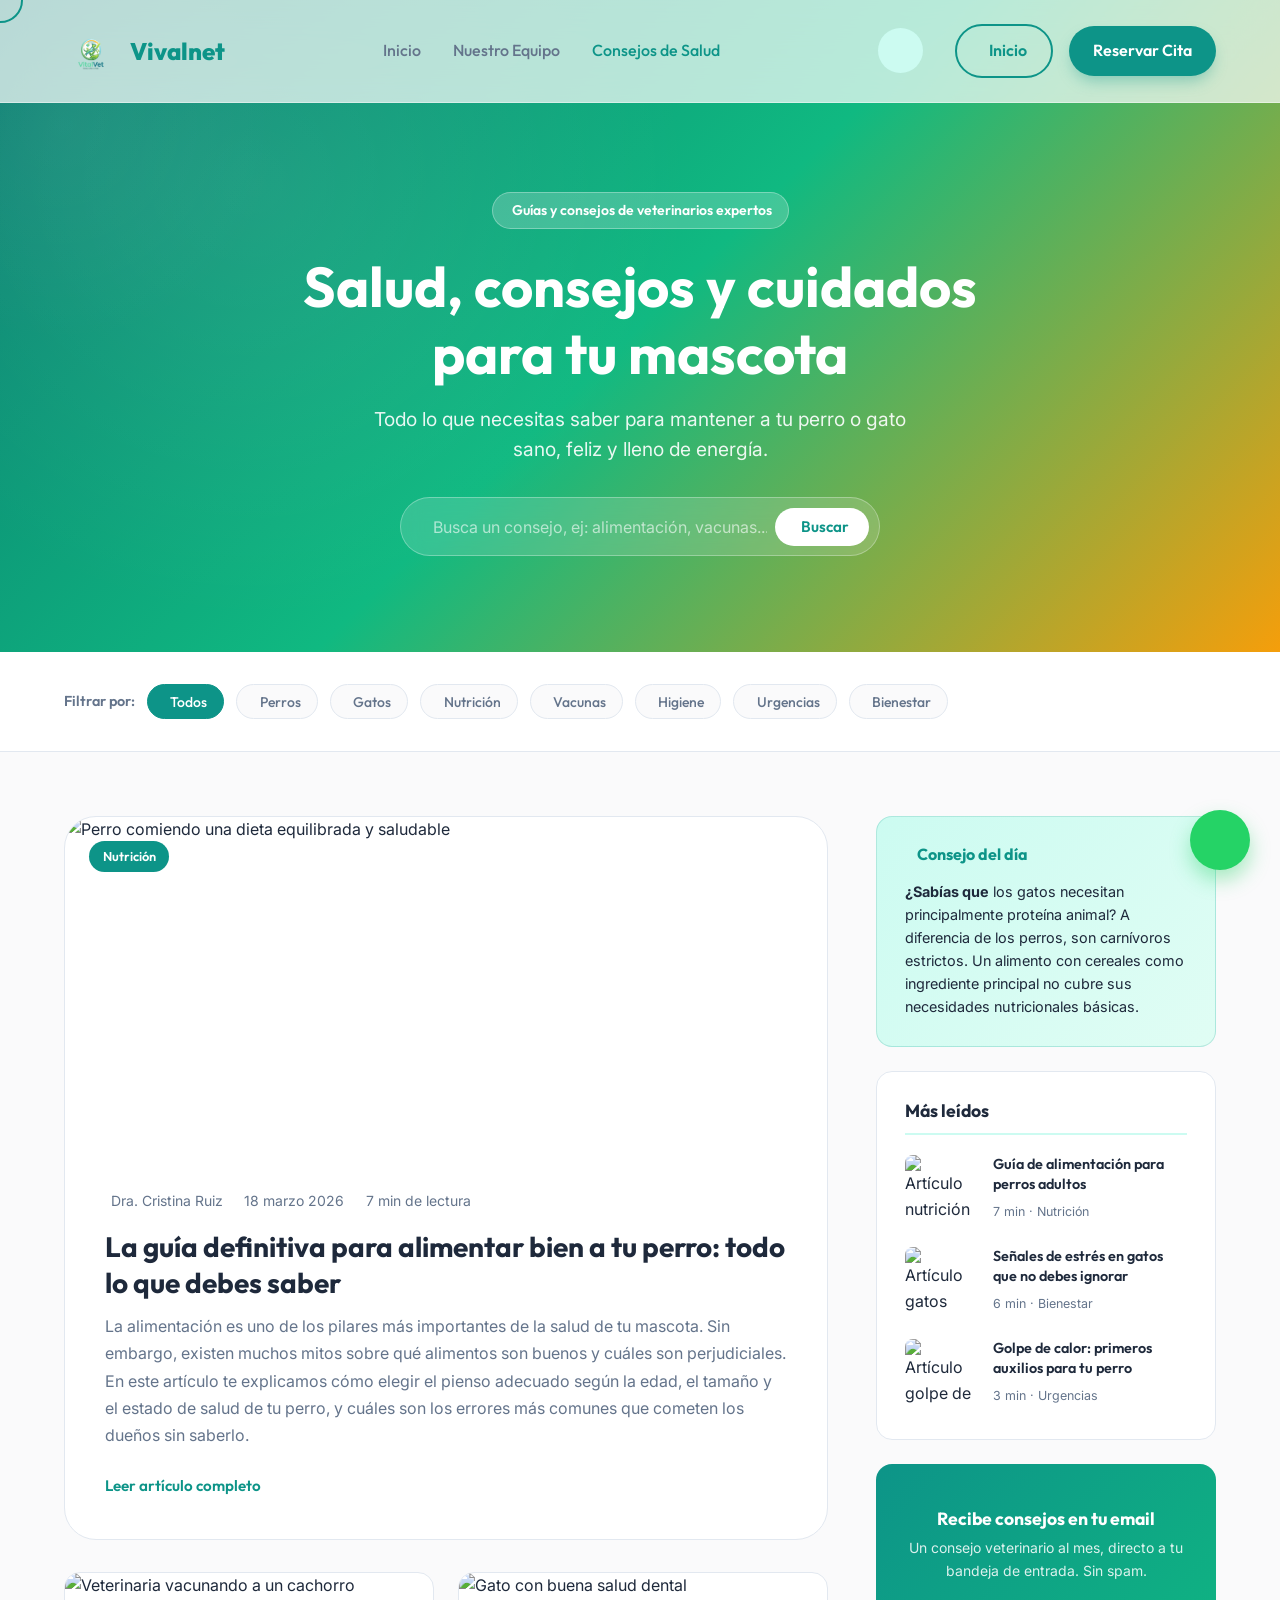
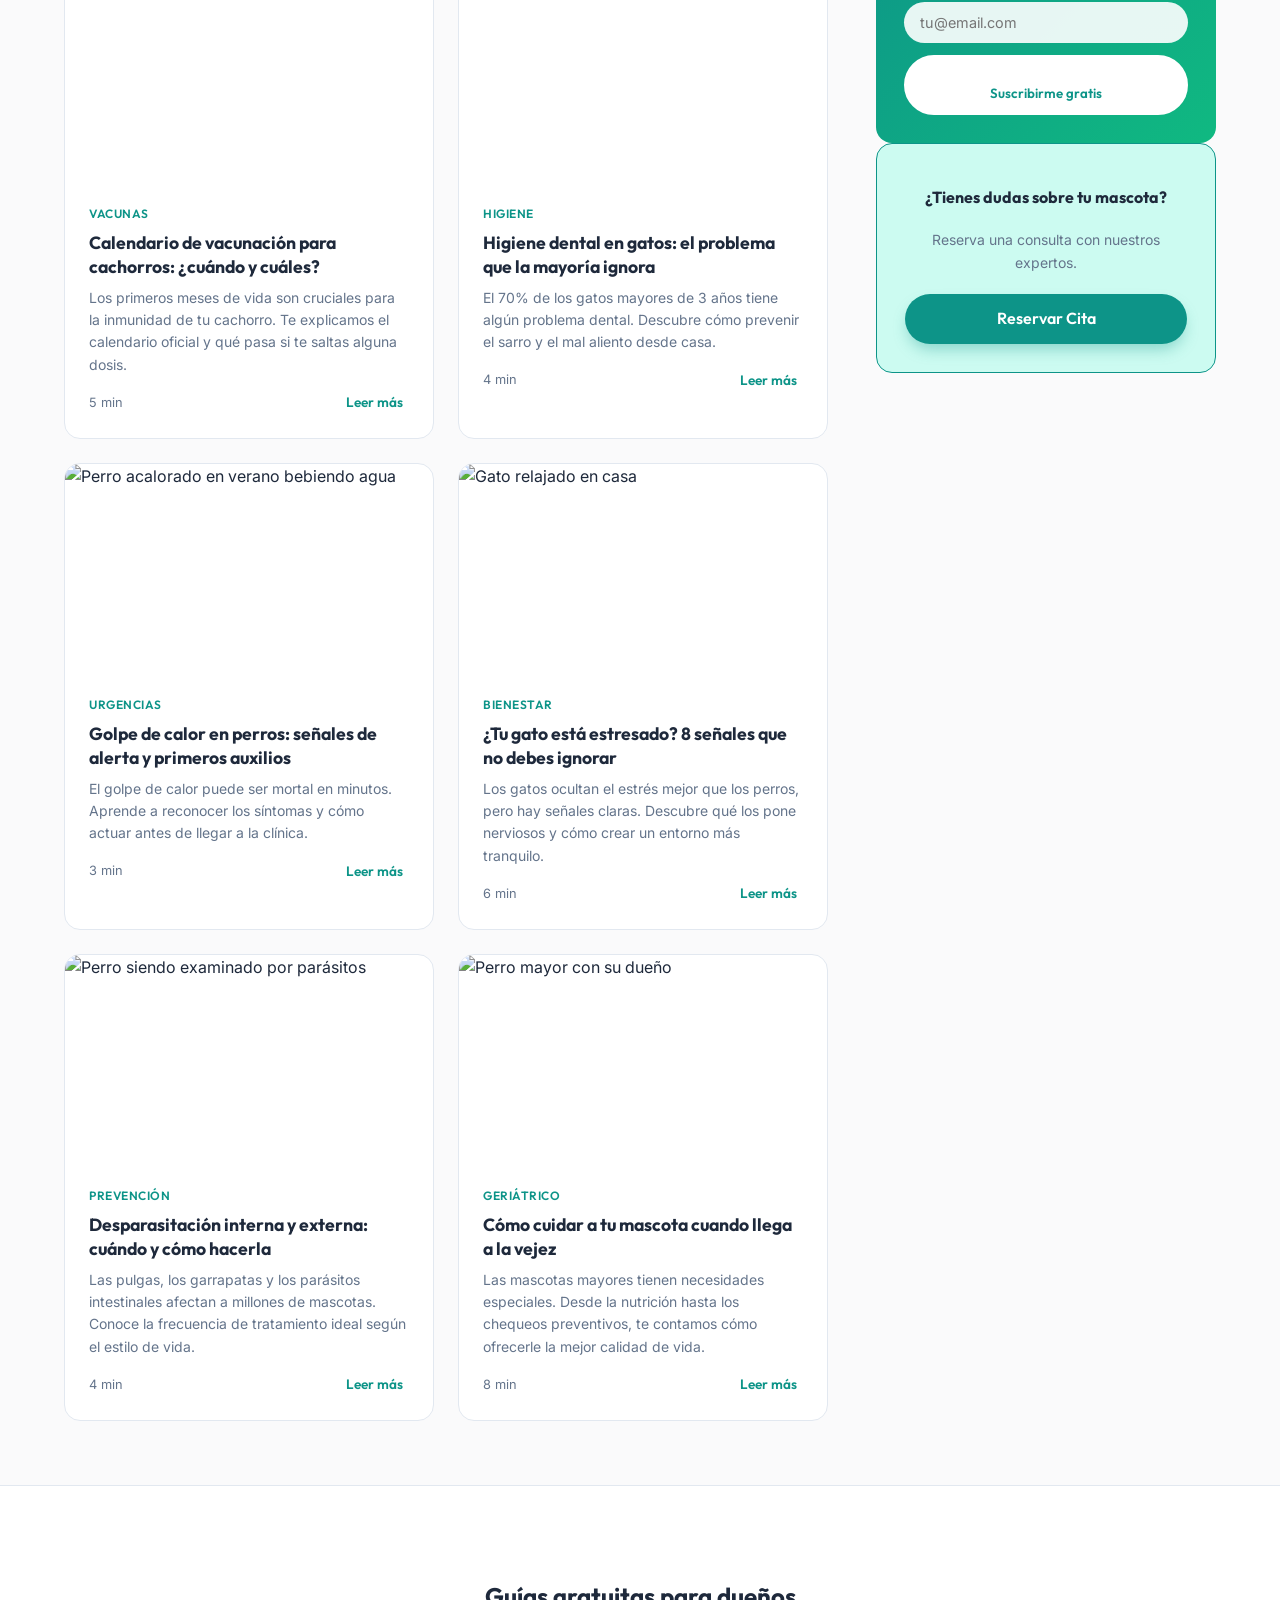
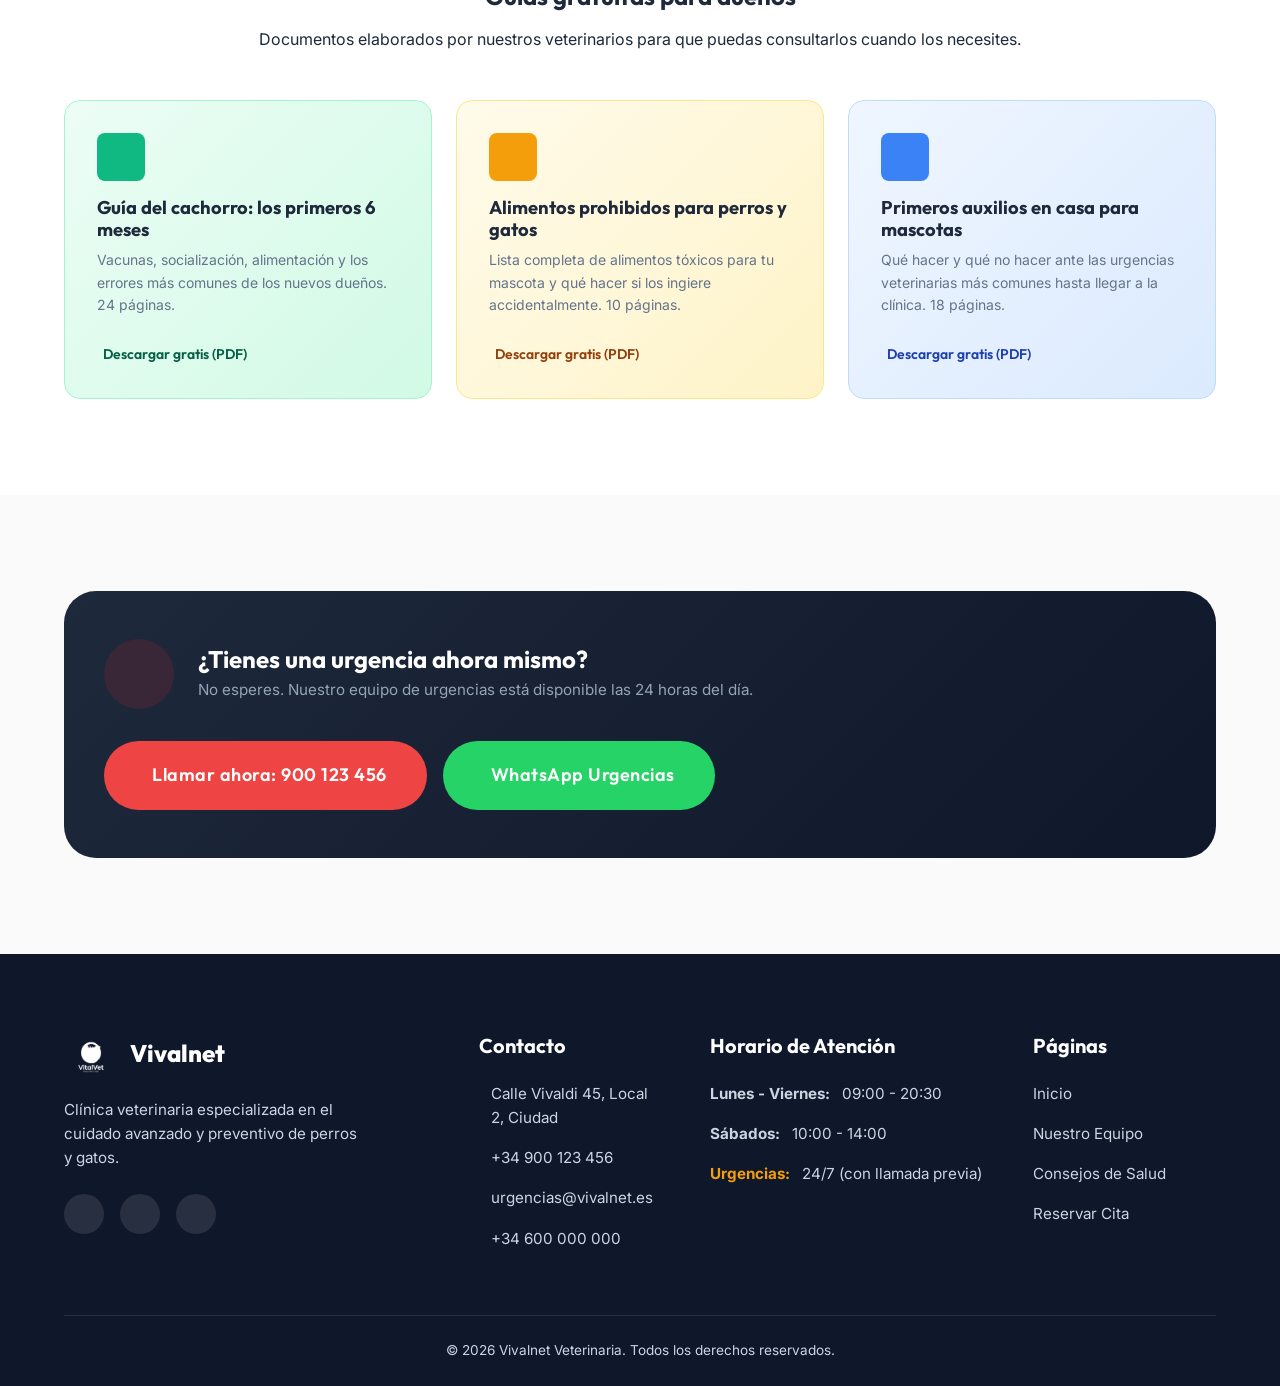
==== consejos-salud.html @ f0c507cf "Add files via upload" ====
<!DOCTYPE html>
<html lang="es">

<head>
    <meta charset="UTF-8">
    <meta name="viewport" content="width=device-width, initial-scale=1.0">
    <title>Consejos de Salud Animal | Vivalnet Clínica Veterinaria</title>
    <meta name="description"
        content="Guías y consejos expertos de los veterinarios de Vivalnet sobre nutrición, vacunas, higiene y bienestar para perros y gatos. Cuida mejor a tu mascota.">

    <!-- Google Fonts -->
    <link rel="preconnect" href="https://fonts.googleapis.com">
    <link rel="preconnect" href="https://fonts.gstatic.com" crossorigin>
    <link href="https://fonts.googleapis.com/css2?family=Outfit:wght@300;400;500;600;700;800&family=Inter:wght@400;500;600&display=swap" rel="stylesheet">

    <!-- Phosphor Icons -->
    <script src="https://unpkg.com/@phosphor-icons/web"></script>

    <!-- Estilos compartidos del sitio -->
    <link rel="stylesheet" href="style.css">

    <!-- Todos los estilos están en style.css -->
</head>

<body>
    <!-- Cursor personalizado -->
    <div class="custom-cursor"><i class="ph-fill ph-paw-print"></i></div>
    <div class="cursor-follower"></div>

    <!-- Botón flotante de WhatsApp -->
    <div class="magnetic-wrap" style="position: fixed; bottom: 30px; right: 30px; z-index: 1000;">
        <a href="#" class="btn-whatsapp-floating" aria-label="Contactar por WhatsApp" style="position: static;">
            <i class="ph-fill ph-whatsapp-logo"></i>
        </a>
    </div>

    <!-- ==============================
         BARRA DE NAVEGACIÓN
         ============================== -->
    <header class="navbar" id="navbar">
        <div class="container navbar-content">
            <a href="index.html" class="logo">
                <img src="img/VitalVet_veterinario_202603211912-Photoroom.png" alt="Vivalnet Clínica Veterinaria Logo">
                <span>Vivalnet</span>
            </a>
            <nav class="nav-links">
                <a href="index.html">Inicio</a>
                <a href="nuestro-equipo.html">Nuestro Equipo</a>
                <a href="consejos-salud.html" style="color: var(--color-primary);">Consejos de Salud</a>
            </nav>
            <div class="nav-actions">
                <button class="theme-toggle" id="theme-toggle" aria-label="Cambiar modo claro/oscuro">
                    <i class="ph-fill ph-moon"></i>
                </button>
                <div class="magnetic-wrap">
                    <a href="index.html" class="btn btn-outline"><i class="ph ph-house"></i> Inicio</a>
                </div>
                <div class="magnetic-wrap">
                    <a href="index.html#reserva" class="btn btn-primary">Reservar Cita</a>
                </div>
            </div>
            <button class="menu-toggle" aria-label="Abrir menú">
                <i class="ph ph-list"></i>
            </button>
        </div>
    </header>

    <!-- ==============================
         HERO DE LA PÁGINA
         ============================== -->
    <section class="page-hero consejos-hero">
        <div class="container page-hero-content" data-animate="fade-up">
            <div class="badge"><i class="ph-fill ph-book-open"></i> &nbsp;Guías y consejos de veterinarios expertos</div>
            <h1>Salud, consejos y cuidados <br>para tu mascota</h1>
            <p>Todo lo que necesitas saber para mantener a tu perro o gato sano, feliz y lleno de energía.</p>
            <!-- Buscador decorativo -->
            <div class="hero-search">
                <i class="ph ph-magnifying-glass" style="color: rgba(255,255,255,0.7); font-size: 1.25rem;"></i>
                <input type="text" placeholder="Busca un consejo, ej: alimentación, vacunas...">
                <button type="button"><i class="ph ph-magnifying-glass"></i> Buscar</button>
            </div>
        </div>
    </section>

    <!-- ==============================
         FILTROS POR CATEGORÍA
         ============================== -->
    <div class="filters-section">
        <div class="container">
            <div class="filters-row">
                <span class="filter-label">Filtrar por:</span>
                <button class="filter-chip active"><i class="ph ph-grid-four"></i> Todos</button>
                <button class="filter-chip"><i class="ph-fill ph-dog"></i> Perros</button>
                <button class="filter-chip"><i class="ph-fill ph-cat"></i> Gatos</button>
                <button class="filter-chip"><i class="ph ph-fork-knife"></i> Nutrición</button>
                <button class="filter-chip"><i class="ph ph-syringe"></i> Vacunas</button>
                <button class="filter-chip"><i class="ph ph-scissors"></i> Higiene</button>
                <button class="filter-chip"><i class="ph ph-first-aid"></i> Urgencias</button>
                <button class="filter-chip"><i class="ph ph-moon-stars"></i> Bienestar</button>
            </div>
        </div>
    </div>

    <!-- ==============================
         CONTENIDO PRINCIPAL + SIDEBAR
         ============================== -->
    <div class="container content-layout">

        <!-- === COLUMNA DE ARTÍCULOS (izquierda) === -->
        <main>

            <!-- --- Artículo DESTACADO --- -->
            <article class="article-featured" data-animate="fade-up">
                <div class="article-featured-img">
                    <img src="https://images.unsplash.com/photo-1587300003388-59208cc962cb?auto=format&fit=crop&q=80&w=1200" alt="Perro comiendo una dieta equilibrada y saludable">
                    <span class="article-cat-tag"><i class="ph ph-fork-knife"></i> Nutrición</span>
                </div>
                <div class="article-featured-body">
                    <div class="article-meta">
                        <span><i class="ph ph-user-circle"></i> Dra. Cristina Ruiz</span>
                        <span><i class="ph ph-calendar-blank"></i> 18 marzo 2026</span>
                        <span><i class="ph ph-clock"></i> 7 min de lectura</span>
                    </div>
                    <h2>La guía definitiva para alimentar bien a tu perro: todo lo que debes saber</h2>
                    <p>La alimentación es uno de los pilares más importantes de la salud de tu mascota. Sin embargo, existen muchos mitos sobre qué alimentos son buenos y cuáles son perjudiciales. En este artículo te explicamos cómo elegir el pienso adecuado según la edad, el tamaño y el estado de salud de tu perro, y cuáles son los errores más comunes que cometen los dueños sin saberlo.</p>
                    <a href="#" class="read-more-link">
                        Leer artículo completo <i class="ph ph-arrow-right"></i>
                    </a>
                </div>
            </article>

            <!-- --- Cuadrícula de artículos SECUNDARIOS --- -->
            <div class="articles-grid">

                <!-- Artículo 1: Vacunas -->
                <article class="article-card" data-animate="fade-up">
                    <div class="article-card-img">
                        <img src="https://images.unsplash.com/photo-1576201836106-db1758fd1c97?auto=format&fit=crop&q=80&w=600" alt="Veterinaria vacunando a un cachorro">
                    </div>
                    <div class="article-card-body">
                        <span class="article-card-cat"><i class="ph ph-syringe"></i> Vacunas</span>
                        <h3>Calendario de vacunación para cachorros: ¿cuándo y cuáles?</h3>
                        <p>Los primeros meses de vida son cruciales para la inmunidad de tu cachorro. Te explicamos el calendario oficial y qué pasa si te saltas alguna dosis.</p>
                        <div class="article-card-footer">
                            <span><i class="ph ph-clock"></i> 5 min</span>
                            <a href="#" class="read-more-link" style="font-size: 0.85rem;">Leer más <i class="ph ph-arrow-right"></i></a>
                        </div>
                    </div>
                </article>

                <!-- Artículo 2: Higiene dental -->
                <article class="article-card" data-animate="fade-up">
                    <div class="article-card-img">
                        <img src="https://images.unsplash.com/photo-1530281700549-e82e7bf110d6?auto=format&fit=crop&q=80&w=600" alt="Gato con buena salud dental">
                    </div>
                    <div class="article-card-body">
                        <span class="article-card-cat"><i class="ph ph-scissors"></i> Higiene</span>
                        <h3>Higiene dental en gatos: el problema que la mayoría ignora</h3>
                        <p>El 70% de los gatos mayores de 3 años tiene algún problema dental. Descubre cómo prevenir el sarro y el mal aliento desde casa.</p>
                        <div class="article-card-footer">
                            <span><i class="ph ph-clock"></i> 4 min</span>
                            <a href="#" class="read-more-link" style="font-size: 0.85rem;">Leer más <i class="ph ph-arrow-right"></i></a>
                        </div>
                    </div>
                </article>

                <!-- Artículo 3: Calor -->
                <article class="article-card" data-animate="fade-up">
                    <div class="article-card-img">
                        <img src="https://images.unsplash.com/photo-1559715541-5daf8a0296d0?auto=format&fit=crop&q=80&w=600" alt="Perro acalorado en verano bebiendo agua">
                    </div>
                    <div class="article-card-body">
                        <span class="article-card-cat"><i class="ph ph-sun"></i> Urgencias</span>
                        <h3>Golpe de calor en perros: señales de alerta y primeros auxilios</h3>
                        <p>El golpe de calor puede ser mortal en minutos. Aprende a reconocer los síntomas y cómo actuar antes de llegar a la clínica.</p>
                        <div class="article-card-footer">
                            <span><i class="ph ph-clock"></i> 3 min</span>
                            <a href="#" class="read-more-link" style="font-size: 0.85rem;">Leer más <i class="ph ph-arrow-right"></i></a>
                        </div>
                    </div>
                </article>

                <!-- Artículo 4: Estrés en gatos -->
                <article class="article-card" data-animate="fade-up">
                    <div class="article-card-img">
                        <img src="https://images.unsplash.com/photo-1514888286974-6c03e2ca1dba?auto=format&fit=crop&q=80&w=600" alt="Gato relajado en casa">
                    </div>
                    <div class="article-card-body">
                        <span class="article-card-cat"><i class="ph ph-moon-stars"></i> Bienestar</span>
                        <h3>¿Tu gato está estresado? 8 señales que no debes ignorar</h3>
                        <p>Los gatos ocultan el estrés mejor que los perros, pero hay señales claras. Descubre qué los pone nerviosos y cómo crear un entorno más tranquilo.</p>
                        <div class="article-card-footer">
                            <span><i class="ph ph-clock"></i> 6 min</span>
                            <a href="#" class="read-more-link" style="font-size: 0.85rem;">Leer más <i class="ph ph-arrow-right"></i></a>
                        </div>
                    </div>
                </article>

                <!-- Artículo 5: Desparasitación -->
                <article class="article-card" data-animate="fade-up">
                    <div class="article-card-img">
                        <img src="https://images.unsplash.com/photo-1552053831-71594a27632d?auto=format&fit=crop&q=80&w=600" alt="Perro siendo examinado por parásitos">
                    </div>
                    <div class="article-card-body">
                        <span class="article-card-cat"><i class="ph ph-syringe"></i> Prevención</span>
                        <h3>Desparasitación interna y externa: cuándo y cómo hacerla</h3>
                        <p>Las pulgas, los garrapatas y los parásitos intestinales afectan a millones de mascotas. Conoce la frecuencia de tratamiento ideal según el estilo de vida.</p>
                        <div class="article-card-footer">
                            <span><i class="ph ph-clock"></i> 4 min</span>
                            <a href="#" class="read-more-link" style="font-size: 0.85rem;">Leer más <i class="ph ph-arrow-right"></i></a>
                        </div>
                    </div>
                </article>

                <!-- Artículo 6: Envejecimiento mascotas -->
                <article class="article-card" data-animate="fade-up">
                    <div class="article-card-img">
                        <img src="https://images.unsplash.com/photo-1548199973-03cce0bbc87b?auto=format&fit=crop&q=80&w=600" alt="Perro mayor con su dueño">
                    </div>
                    <div class="article-card-body">
                        <span class="article-card-cat"><i class="ph ph-heart"></i> Geriátrico</span>
                        <h3>Cómo cuidar a tu mascota cuando llega a la vejez</h3>
                        <p>Las mascotas mayores tienen necesidades especiales. Desde la nutrición hasta los chequeos preventivos, te contamos cómo ofrecerle la mejor calidad de vida.</p>
                        <div class="article-card-footer">
                            <span><i class="ph ph-clock"></i> 8 min</span>
                            <a href="#" class="read-more-link" style="font-size: 0.85rem;">Leer más <i class="ph ph-arrow-right"></i></a>
                        </div>
                    </div>
                </article>

            </div><!-- fin .articles-grid -->

        </main><!-- fin columna de artículos -->


        <!-- === SIDEBAR (columna lateral derecha) === -->
        <aside class="sidebar">

            <!-- Consejo rápido del día -->
            <div class="quick-tip" data-animate="fade-left">
                <div class="quick-tip-header">
                    <i class="ph-fill ph-lightbulb quick-tip-icon"></i>
                    <h3>Consejo del día</h3>
                </div>
                <p><strong>¿Sabías que</strong> los gatos necesitan principalmente proteína animal? A diferencia de los perros, son carnívoros estrictos. Un alimento con cereales como ingrediente principal no cubre sus necesidades nutricionales básicas.</p>
            </div>

            <!-- Artículos más populares -->
            <div class="sidebar-widget" data-animate="fade-left">
                <h3><i class="ph-fill ph-fire" style="color: var(--color-secondary);"></i> Más leídos</h3>
                <div class="popular-list">
                    <div class="popular-item">
                        <div class="popular-thumb">
                            <img src="https://images.unsplash.com/photo-1587300003388-59208cc962cb?auto=format&fit=crop&q=80&w=150" alt="Artículo nutrición">
                        </div>
                        <div>
                            <h4>Guía de alimentación para perros adultos</h4>
                            <span><i class="ph ph-clock"></i> 7 min · Nutrición</span>
                        </div>
                    </div>
                    <div class="popular-item">
                        <div class="popular-thumb">
                            <img src="https://images.unsplash.com/photo-1514888286974-6c03e2ca1dba?auto=format&fit=crop&q=80&w=150" alt="Artículo gatos estrés">
                        </div>
                        <div>
                            <h4>Señales de estrés en gatos que no debes ignorar</h4>
                            <span><i class="ph ph-clock"></i> 6 min · Bienestar</span>
                        </div>
                    </div>
                    <div class="popular-item">
                        <div class="popular-thumb">
                            <img src="https://images.unsplash.com/photo-1559715541-5daf8a0296d0?auto=format&fit=crop&q=80&w=150" alt="Artículo golpe de calor">
                        </div>
                        <div>
                            <h4>Golpe de calor: primeros auxilios para tu perro</h4>
                            <span><i class="ph ph-clock"></i> 3 min · Urgencias</span>
                        </div>
                    </div>
                </div>
            </div>

            <!-- Newsletter -->
            <div class="newsletter-widget" data-animate="fade-left">
                <i class="ph ph-envelope-simple"></i>
                <h3>Recibe consejos en tu email</h3>
                <p>Un consejo veterinario al mes, directo a tu bandeja de entrada. Sin spam.</p>
                <div class="newsletter-form">
                    <input type="email" placeholder="tu@email.com" aria-label="Tu email">
                    <button type="button">
                        <i class="ph ph-paper-plane-tilt"></i> Suscribirme gratis
                    </button>
                </div>
            </div>

            <!-- CTA para reservar cita -->
            <div class="sidebar-widget text-center" data-animate="fade-left" style="background: var(--color-primary-light); border-color: var(--color-primary);">
                <i class="ph-fill ph-calendar-check" style="font-size: 2.5rem; color: var(--color-primary); margin-bottom: 1rem; display: block;"></i>
                <h3 style="font-size: 1rem; margin-bottom: 0.5rem;">¿Tienes dudas sobre tu mascota?</h3>
                <p style="color: var(--color-text-muted); font-size: 0.875rem; margin-bottom: 1.25rem;">Reserva una consulta con nuestros expertos.</p>
                <a href="index.html#reserva" class="btn btn-primary" style="width: 100%; justify-content: center;">
                    Reservar Cita
                </a>
            </div>

        </aside><!-- fin sidebar -->

    </div><!-- fin .content-layout -->


    <!-- ==============================
         SECCIÓN: GUÍAS DESCARGABLES
         ============================== -->
    <section class="guides-section section-padding">
        <div class="container">
            <div class="section-header text-center" data-animate="fade-up">
                <h2>Guías gratuitas para dueños</h2>
                <p>Documentos elaborados por nuestros veterinarios para que puedas consultarlos cuando los necesites.</p>
            </div>

            <div class="guides-grid">
                <!-- Guía 1: Cachorros -->
                <div class="guide-card green" data-animate="fade-up">
                    <i class="ph-fill ph-dog guide-card-icon"></i>
                    <div class="guide-icon-badge"><i class="ph-fill ph-dog"></i></div>
                    <h3>Guía del cachorro: los primeros 6 meses</h3>
                    <p>Vacunas, socialización, alimentación y los errores más comunes de los nuevos dueños. 24 páginas.</p>
                    <a href="#" class="guide-download-btn">
                        <i class="ph ph-download-simple"></i> Descargar gratis (PDF)
                    </a>
                </div>

                <!-- Guía 2: Alimentación -->
                <div class="guide-card amber" data-animate="fade-up">
                    <i class="ph-fill ph-fork-knife guide-card-icon"></i>
                    <div class="guide-icon-badge"><i class="ph ph-fork-knife"></i></div>
                    <h3>Alimentos prohibidos para perros y gatos</h3>
                    <p>Lista completa de alimentos tóxicos para tu mascota y qué hacer si los ingiere accidentalmente. 10 páginas.</p>
                    <a href="#" class="guide-download-btn">
                        <i class="ph ph-download-simple"></i> Descargar gratis (PDF)
                    </a>
                </div>

                <!-- Guía 3: Urgencias -->
                <div class="guide-card blue" data-animate="fade-up">
                    <i class="ph-fill ph-first-aid guide-card-icon"></i>
                    <div class="guide-icon-badge"><i class="ph ph-first-aid"></i></div>
                    <h3>Primeros auxilios en casa para mascotas</h3>
                    <p>Qué hacer y qué no hacer ante las urgencias veterinarias más comunes hasta llegar a la clínica. 18 páginas.</p>
                    <a href="#" class="guide-download-btn">
                        <i class="ph ph-download-simple"></i> Descargar gratis (PDF)
                    </a>
                </div>
            </div>
        </div>
    </section>

    <!-- ==============================
         BANNER DE URGENCIAS
         ============================== -->
    <section class="emergency-cta section-padding">
        <div class="container">
            <div class="emergency-banner" data-animate="fade-up">
                <div class="emergency-left">
                    <div class="emergency-icon-wrap">
                        <i class="ph-fill ph-warning"></i>
                    </div>
                    <div class="emergency-text">
                        <h3>¿Tienes una urgencia ahora mismo?</h3>
                        <p>No esperes. Nuestro equipo de urgencias está disponible las 24 horas del día.</p>
                    </div>
                </div>
                <div class="emergency-actions">
                    <a href="tel:+34900123456" class="btn btn-emergency btn-large">
                        <i class="ph ph-phone"></i> Llamar ahora: 900 123 456
                    </a>
                    <a href="#" class="btn btn-whatsapp-text btn-large">
                        <i class="ph-fill ph-whatsapp-logo"></i> WhatsApp Urgencias
                    </a>
                </div>
            </div>
        </div>
    </section>

    <!-- ==============================
         PIE DE PÁGINA
         ============================== -->
    <footer class="footer">
        <div class="container footer-grid">
            <div class="footer-brand">
                <a href="index.html" class="logo footer-logo">
                    <img src="img/VitalVet_veterinario_202603211912-Photoroom.png" alt="Vivalnet Clínica Veterinaria Logo">
                    <span>Vivalnet</span>
                </a>
                <p>Clínica veterinaria especializada en el cuidado avanzado y preventivo de perros y gatos.</p>
                <div class="social-links">
                    <a href="#" aria-label="Instagram"><i class="ph ph-instagram-logo"></i></a>
                    <a href="#" aria-label="Facebook"><i class="ph ph-facebook-logo"></i></a>
                    <a href="#" aria-label="WhatsApp"><i class="ph ph-whatsapp-logo"></i></a>
                </div>
            </div>
            <div class="footer-links">
                <h3>Contacto</h3>
                <ul>
                    <li><i class="ph ph-map-pin"></i> Calle Vivaldi 45, Local 2, Ciudad</li>
                    <li><i class="ph ph-phone"></i> +34 900 123 456</li>
                    <li><i class="ph ph-envelope-simple"></i> urgencias@vivalnet.es</li>
                    <li><i class="ph ph-whatsapp-logo"></i> +34 600 000 000</li>
                </ul>
            </div>
            <div class="footer-links footer-schedule">
                <h3>Horario de Atención</h3>
                <ul>
                    <li><strong>Lunes - Viernes:</strong> 09:00 - 20:30</li>
                    <li><strong>Sábados:</strong> 10:00 - 14:00</li>
                    <li><strong class="text-accent">Urgencias:</strong> 24/7 (con llamada previa)</li>
                </ul>
            </div>
            <div class="footer-links">
                <h3>Páginas</h3>
                <ul>
                    <li><a href="index.html">Inicio</a></li>
                    <li><a href="nuestro-equipo.html">Nuestro Equipo</a></li>
                    <li><a href="consejos-salud.html">Consejos de Salud</a></li>
                    <li><a href="index.html#reserva">Reservar Cita</a></li>
                </ul>
            </div>
        </div>
        <div class="container footer-bottom">
            <p>&copy; 2026 Vivalnet Veterinaria. Todos los derechos reservados.</p>
        </div>
    </footer>

    <script src="script.js"></script>
</body>

</html>
---- style.css ----
/* =========================================================================
   VIVALNET - CLÍNICA VETERINARIA
   Archivo de estilos principal (CSS)
   =========================================================================
   ÍNDICE DE SECCIONES:
    1.  Variables globales (colores, fuentes, sombras...)
    2.  Modo oscuro
    3.  Reset general y estilos base
    4.  Cursor personalizado
    5.  Tipografía y utilidades
    6.  Botones
    7.  Botón flotante de WhatsApp
    8.  Barra de navegación
    9.  Sección Hero (presentación principal)
   10.  Banda de noticias animada (ticker)
   11.  Bloque de confianza
   12.  Sección de servicios (diseño Bento)
   13.  Sección "¿Por qué elegirnos?"
   14.  Sección emocional
   15.  Testimonios
   16.  Llamada a la acción final (CTA)
   17.  Pie de página (Footer)
   18.  Animaciones al hacer scroll
   19.  Diseño responsivo (adaptación a móvil y tablet)
   ========================================================================= */


/* =========================================================================
   1. VARIABLES GLOBALES
   Aquí definimos los colores, tipografías, sombras y radios que usamos
   en todo el sitio. Cambiar un valor aquí lo actualiza en todas partes.
   ========================================================================= */
:root {
    /* --- Paleta de colores principal --- */
    --color-primary: #0D9488;
    /* Verde azulado principal */
    --color-primary-hover: #0F766E;
    /* Verde azulado al pasar el cursor */
    --color-primary-light: #CCFBF1;
    /* Verde azulado muy claro (fondos suaves) */
    --color-secondary: #F59E0B;
    /* Amarillo/ámbar para acentos */
    --color-secondary-hover: #D97706;
    /* Amarillo al pasar el cursor */
    --color-accent: #10B981;
    /* Verde esmeralda como acento adicional */

    /* --- Colores del tema claro (fondo, texto, bordes) --- */
    --color-bg-base: #FAFAFB;
    /* Fondo del cuerpo de la página */
    --color-bg-surface: #FFFFFF;
    /* Fondo de tarjetas y elementos flotantes */
    --color-text-main: #1E293B;
    /* Texto principal (oscuro) */
    --color-text-muted: #64748B;
    /* Texto secundario (gris) */
    --color-border: #E2E8F0;
    /* Color de los bordes */

    /* --- Efecto glassmorphism (vidrio esmerilado) --- */
    --glass-bg: rgba(255, 255, 255, 0.7);
    /* Fondo semitransparente */
    --glass-border: rgba(255, 255, 255, 0.4);
    /* Borde semitransparente */

    /* --- Sombras (pequeña, mediana y grande) --- */
    --shadow-sm: 0 4px 6px -1px rgba(0, 0, 0, 0.05);
    --shadow-md: 0 10px 15px -3px rgba(0, 0, 0, 0.05);
    --shadow-lg: 0 20px 25px -5px rgba(0, 0, 0, 0.10);

    /* --- Brillo de neón (glow) para el hover de botones --- */
    --glow-primary: 0 0 20px rgba(13, 148, 136, 0.3);
    --glow-secondary: 0 0 20px rgba(245, 158, 11, 0.3);

    /* --- Bordes redondeados --- */
    --radius-sm: 8px;
    --radius-md: 16px;
    --radius-lg: 32px;
    --radius-full: 9999px;
    /* Totalmente ovalado (para pastillas y botones redondos) */

    /* --- Tipografías --- */
    --font-heading: 'Outfit', sans-serif;
    /* Para títulos */
    --font-body: 'Inter', sans-serif;
    /* Para textos corridos */

    /* --- Transiciones de animación --- */
    --transition-smooth: all 0.5s cubic-bezier(0.23, 1, 0.32, 1);
    /* Suave y con rebote */
    --transition-fast: all 0.25s ease;
    /* Rápida y lineal */
}


/* =========================================================================
   2. MODO OSCURO
   Cuando el usuario activa el modo oscuro, estas variables reemplazan
   a las del tema claro, cambiando los colores del sitio.
   ========================================================================= */
[data-theme="dark"] {
    --color-bg-base: #020617;
    /* Fondo muy oscuro (casi negro) */
    --color-bg-surface: #0F172A;
    /* Fondo de tarjetas en oscuro */
    --color-text-main: #F8FAFC;
    /* Texto claro */
    --color-text-muted: #94A3B8;
    /* Texto secundario en oscuro */
    --color-border: #1E293B;
    /* Bordes oscuros */
    --glass-bg: rgba(15, 23, 42, 0.6);
    /* Vidrio oscuro */
    --glass-border: rgba(255, 255, 255, 0.1);

    /* Sombras más fuertes porque el fondo es oscuro */
    --shadow-sm: 0 4px 6px -1px rgba(0, 0, 0, 0.3);
    --shadow-md: 0 10px 15px -3px rgba(0, 0, 0, 0.4);
    --shadow-lg: 0 20px 25px -5px rgba(0, 0, 0, 0.5);
}


/* =========================================================================
   3. RESET GENERAL Y ESTILOS BASE
   Eliminamos márgenes y rellenos por defecto del navegador y establecemos
   configuraciones generales para toda la página.
   ========================================================================= */

/* Aplica box-sizing a todos los elementos para un control más fácil del tamaño */
*,
*::before,
*::after {
    box-sizing: border-box;
    margin: 0;
    padding: 0;
}

::selection {
    background-color: #0D9488;
    color: white;
}

html {
    scroll-behavior: smooth;
    /* Desplazamiento suave al hacer clic en anclas */
    scroll-padding-top: 100px;
    /* Espacio superior para que la navbar no tape el contenido */
}

body {
    font-family: var(--font-body);
    background-color: var(--color-bg-base);
    color: var(--color-text-main);
    line-height: 1.6;
    /* Altura de línea cómoda para la lectura */
    overflow-x: hidden;
    /* Evita el scroll horizontal */
    -webkit-font-smoothing: antialiased;
    /* Texto más nítido en pantallas Mac */
    cursor: none;
    /* Ocultamos el cursor por defecto (usamos uno personalizado) */
}

/* Imágenes responsivas por defecto */
img {
    max-width: 100%;
    height: auto;
    display: block;
}

/* Quitamos el subrayado y heredamos el color en todos los enlaces */
a {
    text-decoration: none;
    color: inherit;
    transition: var(--transition-fast);
}

/* Quitamos los puntos de las listas */
ul {
    list-style: none;
}

/* Estilos base para todos los títulos (h1 a h6) */
h1,
h2,
h3,
h4,
h5,
h6 {
    font-family: var(--font-heading);
    font-weight: 700;
    line-height: 1.2;
    color: var(--color-text-main);
    margin-bottom: 1rem;
}


/* =========================================================================
   4. CURSOR PERSONALIZADO
   Reemplazamos el cursor estándar del navegador por una patita de animal.
   Solo se muestra en pantallas con ratón/trackpad (pointer: fine).
   ========================================================================= */

/* Cursor principal (el icono de la patita) */
.custom-cursor {
    width: 24px;
    height: 24px;
    margin-left: -12px;
    /* Centramos el icono en el punto de clic */
    margin-top: -12px;
    color: var(--color-primary);
    position: fixed;
    pointer-events: none;
    /* No interfiere con los clics */
    z-index: 9999;
    /* Siempre encima de todo */
    display: none;
    /* Oculto por defecto; se muestra con @media abajo */
    align-items: center;
    justify-content: center;
    font-size: 24px;
    transition: transform 0.05s ease-out;
}

/* Círculo que sigue al cursor con un ligero retraso */
.cursor-follower {
    width: 45px;
    height: 45px;
    margin-left: -22.5px;
    margin-top: -22.5px;
    border: 2px solid var(--color-primary);
    border-radius: 50%;
    position: fixed;
    pointer-events: none;
    z-index: 9998;
    transition: transform 0.12s cubic-bezier(0.23, 1, 0.32, 1), background 0.3s;
    display: none;
}

/* Solo mostramos el cursor personalizado en dispositivos con ratón */
@media (pointer: fine) {

    .custom-cursor,
    .cursor-follower {
        display: flex;
    }
}

/* Efecto cuando el cursor pasa sobre un elemento interactivo */
.cursor-hover .custom-cursor {
    transform: scale(3);
    /* El icono crece */
}

.cursor-hover .cursor-follower {
    transform: scale(1.5);
    background: rgba(13, 148, 136, 0.1);
    border-color: transparent;
}


/* =========================================================================
   5. UTILIDADES Y CLASES REUTILIZABLES
   Clases pequeñas de uso general en todo el HTML.
   ========================================================================= */

/* Contenedor centrado con ancho máximo */
.container {
    width: 90%;
    max-width: 1280px;
    margin: 0 auto;
}

/* Relleno estándar para las secciones */
.section-padding {
    padding: 6rem 0;
}

/* Centrar texto */
.text-center {
    text-align: center;
}

/* Texto con degradado de color (efecto premium) */
.text-gradient {
    background: linear-gradient(135deg, var(--color-primary), var(--color-accent));
    -webkit-background-clip: text;
    -webkit-text-fill-color: transparent;
    background-clip: text;
}

/* Texto en color primario */
.text-accent {
    color: var(--color-primary);
}

/* Margen superior estándar */
.mt-4 {
    margin-top: 2rem;
}


/* =========================================================================
   6. BOTONES
   Estilos para todos los tipos de botones del sitio.
   ========================================================================= */

/* Estilo base compartido por todos los botones */
.btn {
    display: inline-flex;
    align-items: center;
    justify-content: center;
    gap: 0.5rem;
    padding: 0.75rem 1.5rem;
    font-family: var(--font-heading);
    font-weight: 600;
    border-radius: var(--radius-full);
    /* Totalmente redondeado */
    cursor: pointer;
    transition: var(--transition-smooth);
    border: none;
    font-size: 1rem;
}

/* Iconos dentro de los botones */
.btn i {
    font-size: 1.25rem;
}

/* Pequeño encogimiento al hacer clic */
.btn:active {
    transform: scale(0.98);
}

/* --- Botón primario (fondo verde) --- */
.btn-primary {
    background: var(--color-primary);
    color: white;
    box-shadow: 0 8px 16px -4px rgba(13, 148, 136, 0.4);
    position: relative;
    overflow: hidden;
    /* Para el efecto de brillo que aparece al hacer hover */
}

/* Efecto de destello al pasar el cursor (pseudo-elemento) */
.btn-primary::after {
    content: '';
    position: absolute;
    top: -50%;
    left: -50%;
    width: 200%;
    height: 200%;
    background: radial-gradient(circle, rgba(255, 255, 255, 0.4) 0%, transparent 60%);
    opacity: 0;
    transition: opacity 0.3s;
    pointer-events: none;
}

.btn-primary:hover::after {
    opacity: 1;
    /* Aparece el destello al hover */
}

.btn-primary:hover {
    background: var(--color-primary-hover);
    box-shadow: var(--glow-primary);
    transform: translateY(-3px) scale(1.02);
}

/* --- Botón secundario (fondo amarillo) --- */
.btn-secondary {
    background: var(--color-secondary);
    color: white;
    box-shadow: 0 8px 16px -4px rgba(245, 158, 11, 0.4);
}

.btn-secondary:hover {
    background: var(--color-secondary-hover);
    box-shadow: var(--glow-secondary);
    transform: translateY(-3px) scale(1.02);
}

/* --- Botón con borde (outline) --- */
.btn-outline {
    background: transparent;
    color: var(--color-primary);
    border: 2px solid var(--color-primary);
}

.btn-outline:hover {
    background: var(--color-primary-light);
    transform: translateY(-3px);
    box-shadow: var(--shadow-sm);
}

/* --- Botón grande (para llamadas a la acción principales) --- */
.btn-large {
    padding: 1.25rem 2.5rem;
    font-size: 1.125rem;
    letter-spacing: 0.5px;
}

/* --- Animación pulsante para el botón "reservar cita" --- */
.cta-pulse {
    animation: pulseGlow 2.5s infinite;
}

@keyframes pulseGlow {
    0% {
        box-shadow: 0 0 0 0px rgba(13, 148, 136, 0.6);
    }

    70% {
        box-shadow: 0 0 0 20px rgba(13, 148, 136, 0);
    }

    100% {
        box-shadow: 0 0 0 0px rgba(13, 148, 136, 0);
    }
}

/* Contenedor para el efecto magnético de los botones (controlado con JS) */
.magnetic-wrap {
    display: inline-block;
    position: relative;
    transition: transform 0.3s cubic-bezier(0.23, 1, 0.32, 1);
}


/* =========================================================================
   7. BOTÓN FLOTANTE DE WHATSAPP
   Icono fijo en la esquina inferior derecha que flota para llamar la atención.
   ========================================================================= */
.btn-whatsapp-floating {
    position: fixed;
    bottom: 30px;
    right: 30px;
    width: 60px;
    height: 60px;
    background-color: #25D366;
    /* Verde de WhatsApp */
    color: white;
    border-radius: 50%;
    display: flex;
    align-items: center;
    justify-content: center;
    font-size: 2rem;
    box-shadow: 0 10px 20px rgba(37, 211, 102, 0.4);
    z-index: 1000;
    transition: var(--transition-smooth);
    animation: floatUpDown 3s ease-in-out infinite;
    /* Sube y baja continuamente */
}

.btn-whatsapp-floating:hover {
    transform: scale(1.1) translateY(-5px);
    box-shadow: 0 15px 25px rgba(37, 211, 102, 0.6);
}

/* Animación de flotación: sube y baja suavemente */
@keyframes floatUpDown {

    0%,
    100% {
        transform: translateY(0);
    }

    50% {
        transform: translateY(-10px);
    }
}


/* =========================================================================
   8. BARRA DE NAVEGACIÓN
   Menú superior fijo con efecto de vidrio esmerilado (glassmorphism).
   ========================================================================= */
.navbar {
    position: fixed;
    top: 0;
    left: 0;
    width: 100%;
    background: var(--glass-bg);
    backdrop-filter: blur(20px);
    /* Efecto de desenfoque del fondo */
    -webkit-backdrop-filter: blur(20px);
    z-index: 1000;
    border-bottom: 1px solid var(--glass-border);
    transition: var(--transition-smooth);
    padding: 1.5rem 0;
}

/* Cuando el usuario hace scroll, la navbar se hace más compacta */
.navbar.scrolled {
    padding: 0.75rem 0;
    box-shadow: var(--shadow-md);
    background: var(--glass-bg);
}

/* Botón para cambiar entre modo claro y oscuro */
.theme-toggle {
    background: var(--color-primary-light);
    color: var(--color-primary);
    width: 45px;
    height: 45px;
    border-radius: 50%;
    display: flex;
    align-items: center;
    justify-content: center;
    border: none;
    cursor: pointer;
    font-size: 1.25rem;
    transition: var(--transition-smooth);
    margin-right: 1rem;
}

/* Colores del botón en modo oscuro */
[data-theme="dark"] .theme-toggle {
    background: #1E293B;
    color: #FACC15;
    /* Amarillo para el icono de la luna/sol */
}

/* Pequeña rotación al pasar el cursor */
.theme-toggle:hover {
    transform: rotate(15deg) scale(1.1);
}

/* Fila principal de la navbar: logo a la izquierda, links al centro, acciones a la derecha */
.navbar-content {
    display: flex;
    justify-content: space-between;
    align-items: center;
}

/* Logo de la clínica */
.logo {
    display: flex;
    align-items: center;
    gap: 0.75rem;
    font-family: var(--font-heading);
    font-weight: 800;
    font-size: 1.5rem;
    color: var(--color-primary);
}

.logo img {
    height: 40px;
    width: auto;
    object-fit: contain;
}

/* Lista de enlaces de navegación */
.nav-links {
    display: flex;
    gap: 2rem;
}

.nav-links a {
    font-family: var(--font-heading);
    font-weight: 500;
    color: var(--color-text-muted);
    position: relative;
}

.nav-links a:hover {
    color: var(--color-primary);
}

/* Línea subrayada animada que aparece al hover */
.nav-links a::after {
    content: '';
    position: absolute;
    bottom: -4px;
    left: 0;
    width: 0%;
    /* Empieza invisible */
    height: 2px;
    background: var(--color-primary);
    transition: var(--transition-smooth);
}

.nav-links a:hover::after {
    width: 100%;
    /* Se expande al hacer hover */
}

/* Área de acciones (botones) a la derecha de la navbar */
.nav-actions {
    display: flex;
    gap: 1rem;
    align-items: center;
}

/* Botón hamburguesa para móvil (oculto en escritorio) */
.menu-toggle {
    display: none;
    background: none;
    border: none;
    font-size: 2rem;
    color: var(--color-text-main);
    cursor: pointer;
}


/* =========================================================================
   9. SECCIÓN HERO (PRESENTACIÓN PRINCIPAL)
   Primera sección que ve el usuario. Ocupa toda la pantalla.
   ========================================================================= */
.hero {
    position: relative;
    padding-top: 150px;
    /* Espacio para la navbar fija */
    padding-bottom: 80px;
    min-height: 100vh;
    /* Ocupa como mínimo toda la altura de la pantalla */
    display: flex;
    align-items: center;
    overflow: hidden;
}

/* Contenedor de las figuras decorativas de fondo */
.hero-bg-shapes {
    position: absolute;
    top: 0;
    left: 0;
    width: 100%;
    height: 100%;
    z-index: -1;
    /* Detrás de todo el contenido */
    overflow: hidden;
}

/* Estilo base para cada figura geométrica de fondo */
.shape {
    position: absolute;
    border-radius: 50%;
    filter: blur(80px);
    /* Muy difuminadas para un efecto suave */
    opacity: 0.4;
}

/* Figura grande en la esquina superior derecha */
.shape-1 {
    top: -10%;
    right: -5%;
    width: 50vw;
    height: 50vw;
    background: linear-gradient(135deg, var(--color-primary-light), #C2FFE9);
    animation: drift 15s ease-in-out infinite alternate;
}

/* Figura grande en la esquina inferior izquierda */
.shape-2 {
    bottom: -10%;
    left: -10%;
    width: 40vw;
    height: 40vw;
    background: linear-gradient(135deg, #FEF3C7, #FFE4E6);
    animation: drift 12s ease-in-out infinite alternate-reverse;
}

/* Animación: las figuras se mueven levemente como si flotaran */
@keyframes drift {
    0% {
        transform: translate(0, 0) scale(1) rotate(0deg);
    }

    50% {
        transform: translate(5%, 10%) scale(1.1) rotate(10deg);
    }

    100% {
        transform: translate(10%, 5%) scale(1) rotate(-10deg);
    }
}

/* Diseño de dos columnas: texto a la izquierda, imagen a la derecha */
.hero-container {
    display: grid;
    grid-template-columns: 1fr 1fr;
    gap: 4rem;
    align-items: center;
}

/* Etiqueta pequeña de "noticia" o categoría encima del título */
.hero-content .badge {
    display: inline-block;
    padding: 0.4rem 1rem;
    background: rgba(13, 148, 136, 0.1);
    color: var(--color-primary);
    font-family: var(--font-heading);
    font-weight: 600;
    font-size: 0.875rem;
    border-radius: var(--radius-full);
    margin-bottom: 1.5rem;
}

/* Título principal (H1) */
.hero-content h1 {
    font-size: 3.5rem;
    letter-spacing: -0.02em;
    margin-bottom: 1.5rem;
}

/* Párrafo descriptivo debajo del título */
.hero-content p {
    font-size: 1.125rem;
    color: var(--color-text-muted);
    margin-bottom: 2.5rem;
    max-width: 90%;
}

/* Grupo de botones del hero */
.hero-buttons {
    display: flex;
    gap: 1rem;
    flex-wrap: wrap;
    margin-bottom: 3rem;
}

/* Pequeños indicadores de confianza (ej. "500+ clientes") */
.trust-signals {
    display: flex;
    gap: 1.5rem;
    flex-wrap: wrap;
}

.signal {
    display: flex;
    align-items: center;
    gap: 0.5rem;
    font-size: 0.9rem;
    color: var(--color-text-main);
    font-weight: 500;
}

.signal i {
    color: var(--color-accent);
    font-size: 1.25rem;
}

/* Contenedor de la imagen principal del hero */
.hero-image-wrapper {
    position: relative;
    border-radius: var(--radius-lg);
    z-index: 1;
}

.hero-main-img {
    width: 100%;
    height: auto;
    border-radius: var(--radius-lg);
    box-shadow: var(--shadow-lg);
    object-fit: cover;
    aspect-ratio: 4/5;
    /* Proporción fija para la imagen */
}

/* Tarjeta de vidrio que aparece flotando sobre la imagen (efecto glassmorphism) */
.image-glass-card {
    position: absolute;
    bottom: -30px;
    left: -30px;
    background: var(--glass-bg);
    backdrop-filter: blur(24px);
    -webkit-backdrop-filter: blur(24px);
    border: 1px solid var(--glass-border);
    padding: 1.5rem;
    border-radius: var(--radius-md);
    box-shadow: var(--shadow-lg), inset 0 0 10px rgba(255, 255, 255, 0.2);
    display: flex;
    align-items: center;
    gap: 1rem;
    z-index: 2;
    animation: floatUpDown 5s ease-in-out infinite;
    max-width: 280px;
    transition: transform 0.1s ease-out, box-shadow 0.3s ease;
}

/* Brillo diagonal dentro de la tarjeta de vidrio */
.image-glass-card::before {
    content: '';
    position: absolute;
    top: 0;
    left: 0;
    right: 0;
    height: 100%;
    background: linear-gradient(135deg, rgba(255, 255, 255, 0.2) 0%, transparent 50%);
    border-radius: inherit;
    pointer-events: none;
}

/* Avatar circular dentro de la tarjeta */
.user-avatar img {
    width: 50px;
    height: 50px;
    border-radius: 50%;
    object-fit: cover;
}

/* Nombre del usuario en la tarjeta */
.user-text strong {
    display: block;
    font-family: var(--font-heading);
    font-size: 0.95rem;
    color: var(--color-text-main);
}

/* Descripción o reseña del usuario */
.user-text span {
    font-size: 0.85rem;
    color: var(--color-text-muted);
    font-style: italic;
    line-height: 1.2;
    display: block;
}


/* =========================================================================
   10. BANDA DE NOTICIAS ANIMADA (TICKER)
   Franja de color con texto que se desplaza de derecha a izquierda
   de forma continua, como una cinta de noticias.
   ========================================================================= */
.ticker-band {
    background: var(--color-primary);
    color: white;
    padding: 12px 0;
    overflow: hidden;
    /* Oculta el texto que sale por los bordes */
    white-space: nowrap;
    /* Evita que el texto salte a otra línea */
    position: relative;
    z-index: 20;
    margin: 0 0 8rem;
}

/* El contenedor del texto empieza fuera de pantalla a la derecha */
.ticker-content {
    display: inline-block;
    padding-left: 100%;
    animation: ticker 30s linear infinite;
}

/* Cada elemento individual dentro del ticker */
.ticker-item {
    display: inline-block;
    padding: 0 40px;
    font-family: var(--font-heading);
    font-weight: 600;
    font-size: 0.9rem;
    text-transform: uppercase;
    letter-spacing: 1px;
}

.ticker-item i {
    margin-right: 10px;
}

/* El texto se desplaza de derecha a izquierda */
@keyframes ticker {
    0% {
        transform: translateX(0);
    }

    100% {
        transform: translateX(-100%);
    }
}


/* =========================================================================
   11. BLOQUE DE CONFIANZA (TRUST BLOCK)
   Cuatro tarjetas con estadísticas o garantías que generan confianza.
   Aparece justo debajo del hero.
   ========================================================================= */
.trust-block {
    margin-top: -80px;
    /* Se superpone al hero para un diseño continuo */
    position: relative;
    z-index: 10;
    padding: 0;
}

/* Cuadrícula de 4 columnas para las tarjetas */
.trust-grid {
    display: grid;
    grid-template-columns: repeat(4, 1fr);
    gap: 1.5rem;
}

/* Tarjeta individual de confianza */
.trust-card {
    background: var(--color-bg-surface);
    padding: 2rem;
    border-radius: var(--radius-md);
    box-shadow: var(--shadow-md);
    text-align: center;
    transition: transform 0.1s ease-out, box-shadow 0.3s ease, border-color 0.3s;
    border: 1px solid rgba(0, 0, 0, 0.02);
}

.trust-card:hover {
    box-shadow: var(--shadow-lg);
    border-color: var(--color-primary-light);
}

/* Círculo con icono dentro de cada tarjeta */
.icon-wrapper {
    width: 60px;
    height: 60px;
    background: var(--color-primary-light);
    color: var(--color-primary);
    border-radius: 50%;
    display: flex;
    align-items: center;
    justify-content: center;
    font-size: 1.75rem;
    margin: 0 auto 1.5rem;
    transition: var(--transition-smooth);
}

/* El icono gira y cambia color al hacer hover en la tarjeta */
.trust-card:hover .icon-wrapper {
    background: var(--color-primary);
    color: white;
    transform: rotate(10deg) scale(1.1);
}

.trust-card h3 {
    font-size: 1.125rem;
    margin-bottom: 0.75rem;
}

.trust-card p {
    font-size: 0.9rem;
    color: var(--color-text-muted);
}


/* =========================================================================
   12. SECCIÓN DE SERVICIOS (DISEÑO BENTO GRID)
   Las tarjetas de servicio usan un diseño "Bento" donde algunos elementos
   ocupan más espacio que otros, creando un layout variado y moderno.
   ========================================================================= */

/* Cuadrícula de 6 columnas */
.services-grid {
    display: grid;
    grid-template-columns: repeat(6, 1fr);
    grid-auto-rows: minmax(280px, auto);
    gap: 1.5rem;
    margin-top: 4rem;
}

/* Estilo base de cada tarjeta de servicio */
.service-card {
    background: var(--color-bg-surface);
    padding: 2.5rem;
    border-radius: var(--radius-lg);
    box-shadow: var(--shadow-sm);
    border: 1px solid var(--color-border);
    position: relative;
    overflow: hidden;
    display: flex;
    flex-direction: column;
    justify-content: flex-end;
    transition: transform 0.1s ease-out, box-shadow 0.3s ease, border-color 0.3s;
}

/* Distribución Bento: las primeras 2 tarjetas ocupan la mitad del ancho cada una */
.service-card:nth-child(1) {
    grid-column: span 3;
}

.service-card:nth-child(2) {
    grid-column: span 3;
}

/* Las siguientes 3 tarjetas se reparten en tercios */
.service-card:nth-child(3) {
    grid-column: span 2;
}

.service-card:nth-child(4) {
    grid-column: span 2;
}

.service-card:nth-child(5) {
    grid-column: span 2;
}

/* La última tarjeta ocupa todo el ancho */
.service-card:nth-child(6) {
    grid-column: span 6;
    flex-direction: column;
    align-items: center;
    text-align: left;
    justify-content: space-around;
}

.service-card:nth-child(6) .service-icon {
    margin-bottom: 0;
    margin-right: 2rem;
}

/* Degradado que aparece desde abajo al hacer hover (efecto de luz) */
.service-card::after {
    content: '';
    position: absolute;
    inset: 0;
    /* Cubre toda la tarjeta */
    background: linear-gradient(to top, var(--color-primary-light), transparent);
    opacity: 0;
    transition: var(--transition-smooth);
}

.service-card:hover {
    box-shadow: 0 30px 60px -15px rgba(13, 148, 136, 0.2);
    border-color: var(--color-primary);
}

.service-card:hover::after {
    opacity: 0.1;
    /* El degradado aparece suavemente */
}

/* Icono grande con degradado de color */
.service-icon {
    font-size: 3.5rem;
    background: linear-gradient(135deg, var(--color-primary), var(--color-accent));
    -webkit-background-clip: text;
    background-clip: text;
    -webkit-text-fill-color: transparent;
    margin-bottom: auto;
    transition: var(--transition-smooth);
    display: block;
}

/* El icono gira levemente al hacer hover */
.service-card:hover .service-icon {
    transform: scale(1.1) rotate(5deg);
}

.service-card h3 {
    font-size: 1.5rem;
    margin-bottom: 0.5rem;
    position: relative;
    z-index: 1;
    /* Por encima del pseudo-elemento ::after */
}

.service-card p {
    color: var(--color-text-muted);
    font-size: 0.95rem;
    position: relative;
    z-index: 1;
}

/* En tablet, cambiamos a 2 columnas */
@media (max-width: 992px) {
    .services-grid {
        grid-template-columns: repeat(2, 1fr);
    }

    .service-card:nth-child(n) {
        grid-column: span 1;
        grid-row: span 1;
    }

    .service-card:nth-child(6) {
        grid-column: span 2;
        flex-direction: column;
        align-items: flex-start;
    }
}

/* En móvil, una sola columna */
@media (max-width: 600px) {
    .services-grid {
        grid-template-columns: 1fr;
    }

    .service-card:nth-child(n) {
        grid-column: span 1;
    }
}


/* =========================================================================
   13. SECCIÓN "¿POR QUÉ ELEGIRNOS?"
   Dos columnas: imagen a la izquierda y lista de beneficios a la derecha.
   ========================================================================= */
.why-us-container {
    display: grid;
    grid-template-columns: 1fr 1fr;
    gap: 4rem;
    align-items: center;
}

.why-us-image {
    position: relative;
    border-radius: var(--radius-lg);
}

.why-us-image img {
    border-radius: var(--radius-lg);
    box-shadow: var(--shadow-lg);
}

/* Círculo decorativo con el número de años de experiencia */
.experience-badge {
    position: absolute;
    top: -20px;
    right: -20px;
    background: var(--color-primary);
    color: white;
    width: 120px;
    height: 120px;
    border-radius: 50%;
    display: flex;
    flex-direction: column;
    align-items: center;
    justify-content: center;
    text-align: center;
    box-shadow: var(--shadow-glow);
    animation: floatUpDown 5s ease-in-out infinite reverse;
}

.experience-badge .number {
    font-family: var(--font-heading);
    font-size: 2rem;
    font-weight: 800;
    line-height: 1;
}

.experience-badge .text {
    font-size: 0.75rem;
    font-weight: 500;
    text-transform: uppercase;
    letter-spacing: 1px;
    margin-top: 5px;
}

.why-us-content h2 {
    font-size: 2.5rem;
    margin-bottom: 1.5rem;
}

.why-us-content>p {
    color: var(--color-text-muted);
    font-size: 1.1rem;
    margin-bottom: 2rem;
}

/* Lista de beneficios con iconos */
.benefits-list li {
    display: flex;
    gap: 1rem;
    margin-bottom: 1.5rem;
}

.benefits-list i {
    font-size: 1.75rem;
    color: var(--color-accent);
    flex-shrink: 0;
    /* El icono no se encoge */
}

.benefits-list strong {
    display: block;
    font-family: var(--font-heading);
    font-size: 1.1rem;
    color: var(--color-text-main);
    margin-bottom: 0.25rem;
}

.benefits-list span {
    color: var(--color-text-muted);
    font-size: 0.95rem;
}


/* =========================================================================
   14. SECCIÓN EMOCIONAL
   Franja con imagen de fondo y texto motivador, para conectar emocionalmente.
   ========================================================================= */
.emotional-section {
    /* Imagen de fondo con overlay oscuro para que el texto sea legible */
    background: linear-gradient(rgba(13, 27, 42, 0.8),
            rgba(13, 27, 42, 0.9)), url('https://images.unsplash.com/photo-1543466835-00a7907e9de1?auto=format&fit=crop&q=80&w=1600') center/cover fixed;
    color: white;
    text-align: center;
}

/* Contenido centrado con ancho máximo para mejor legibilidad */
.emotional-content {
    max-width: 800px;
    margin: 0 auto;
}

.emotional-content h2 {
    color: white;
    font-size: 2.5rem;
    margin-bottom: 1.5rem;
}

.emotional-content p {
    font-size: 1.25rem;
    opacity: 0.9;
    font-weight: 300;
}


/* =========================================================================
   15. TESTIMONIOS
   Reseñas de clientes en una cuadrícula de tres columnas.
   ========================================================================= */
.testimonials-grid {
    display: grid;
    grid-template-columns: repeat(3, 1fr);
    gap: 2rem;
    margin-top: 3rem;
}

/* Tarjeta individual de testimonio */
.testimonial-card {
    background: var(--color-bg-surface);
    padding: 2.5rem;
    border-radius: var(--radius-lg);
    box-shadow: var(--shadow-sm);
    transition: var(--transition-smooth);
}

.testimonial-card:hover {
    transform: translateY(-5px);
    /* Sube un poco al hacer hover */
    box-shadow: var(--shadow-md);
}

/* Estrellas de valoración */
.stars {
    color: var(--color-secondary);
    font-size: 1.25rem;
    margin-bottom: 1rem;
    display: flex;
    gap: 0.25rem;
}

/* Texto de la reseña */
.review {
    font-style: italic;
    color: var(--color-text-muted);
    margin-bottom: 1.5rem;
    font-size: 1rem;
}

/* Fila inferior con la foto y nombre del cliente */
.reviewer {
    display: flex;
    align-items: center;
    gap: 1rem;
}

.reviewer img {
    width: 50px;
    height: 50px;
    border-radius: 50%;
    object-fit: cover;
}

.reviewer strong {
    display: block;
    font-family: var(--font-heading);
    color: var(--color-text-main);
}

.reviewer span {
    font-size: 0.85rem;
    color: var(--color-text-muted);
}


/* =========================================================================
   16. LLAMADA A LA ACCIÓN FINAL (CTA)
   Sección destacada que invita al usuario a reservar cita.
   Tiene un degradado animado giratorio en el fondo.
   ========================================================================= */
.final-cta {
    background: var(--color-bg-surface);
}

/* Tarjeta interior con degradado */
.final-cta-container {
    background: linear-gradient(135deg, var(--color-primary), var(--color-accent));
    border-radius: var(--radius-lg);
    padding: 5rem 2rem;
    text-align: center;
    color: white;
    box-shadow: var(--shadow-lg);
    position: relative;
    overflow: hidden;
}

/* Fondo giratorio decorativo (efecto de luz giratoria) */
.final-cta-container::before {
    content: '';
    position: absolute;
    top: -50%;
    left: -50%;
    width: 200%;
    height: 200%;
    background: radial-gradient(circle, rgba(255, 255, 255, 0.1) 0%, transparent 60%);
    animation: rotate 20s linear infinite;
    z-index: 1;
}

@keyframes rotate {
    0% {
        transform: rotate(0deg);
    }

    100% {
        transform: rotate(360deg);
    }
}

/* Texto del CTA, por encima del fondo animado */
.cta-content {
    position: relative;
    z-index: 2;
    max-width: 600px;
    margin: 0 auto;
}

.cta-content h2 {
    color: white;
    font-size: 2.5rem;
    margin-bottom: 1rem;
}

.cta-content p {
    font-size: 1.125rem;
    opacity: 0.9;
    margin-bottom: 2.5rem;
}

/* Botones del CTA en fila */
.cta-actions {
    display: flex;
    justify-content: center;
    gap: 1rem;
    flex-wrap: wrap;
    margin-bottom: 1.5rem;
}

/* Versión blanca del botón outline para el fondo oscuro */
.cta-actions .btn-outline {
    background: transparent;
    border: 2px solid white;
    color: white;
}

.cta-actions .btn-outline:hover {
    background: rgba(255, 255, 255, 0.1);
}

/* Botón primario invertido (blanco con texto verde) */
.cta-actions .btn-primary {
    background: white;
    color: var(--color-primary);
}

.cta-actions .btn-primary:hover {
    background: var(--color-bg-base);
    transform: translateY(-2px);
}

/* Texto de aviso pequeño debajo de los botones */
.cta-disclaimer {
    font-size: 0.85rem;
    opacity: 0.8;
    display: flex;
    align-items: center;
    justify-content: center;
    gap: 0.5rem;
}


/* =========================================================================
   17. PIE DE PÁGINA (FOOTER)
   Área inferior del sitio con información de contacto, enlaces y redes.
   ========================================================================= */
.footer {
    background: #0F172A;
    /* Azul muy oscuro (Slate 900) */
    color: #CBD5E1;
    /* Gris claro (Slate 300) */
    padding: 5rem 0 0;
    font-size: 0.95rem;
}

.footer h3 {
    color: white;
    font-size: 1.25rem;
    margin-bottom: 1.5rem;
}

/* Cuadrícula del footer: columna ancha para la marca, luego columnas iguales */
.footer-grid {
    display: grid;
    grid-template-columns: 2fr 1fr 1.5fr 1fr;
    gap: 3rem;
    margin-bottom: 4rem;
}

/* Logo en blanco dentro del footer */
.footer-logo {
    color: white;
    margin-bottom: 1.5rem;
}

.footer-logo img {
    filter: brightness(0) invert(1);
    /* Convierte el logo a blanco */
}

.footer-brand p {
    margin-bottom: 1.5rem;
    max-width: 300px;
}

/* Iconos de redes sociales */
.social-links {
    display: flex;
    gap: 1rem;
}

.social-links a {
    display: flex;
    align-items: center;
    justify-content: center;
    width: 40px;
    height: 40px;
    background: rgba(255, 255, 255, 0.1);
    border-radius: 50%;
    color: white;
    font-size: 1.25rem;
}

.social-links a:hover {
    background: var(--color-primary);
    transform: scale(1.1) rotate(5deg);
}

/* Lista de enlaces del footer */
.footer-links ul {
    display: flex;
    flex-direction: column;
    gap: 1rem;
}

.footer-links li {
    display: flex;
    align-items: flex-start;
    gap: 0.75rem;
}

.footer-links i {
    color: var(--color-primary);
    font-size: 1.25rem;
    margin-top: 2px;
}

.footer-links a:hover {
    color: var(--color-primary-light);
    padding-left: 5px;
    /* Pequeño desplazamiento al hover */
}

.footer-schedule .text-accent {
    color: var(--color-secondary);
    /* Amarillo para destacar horarios especiales */
}

/* Barra inferior del footer con el copyright */
.footer-bottom {
    border-top: 1px solid rgba(255, 255, 255, 0.1);
    padding: 1.5rem 0;
    text-align: center;
    font-size: 0.85rem;
}


/* =========================================================================
   18. ANIMACIONES AL HACER SCROLL
   Los elementos con el atributo [data-animate] empiezan invisibles y aparecen
   suavemente cuando entran en la pantalla (controlado con JavaScript).
   ========================================================================= */

/* Estado inicial: invisible y desplazado */
[data-animate] {
    opacity: 0;
    transition: all 0.8s cubic-bezier(0.4, 0, 0.2, 1);
}

/* Animación: aparece subiendo desde abajo */
[data-animate="fade-up"] {
    transform: translateY(40px);
}

/* Animación: aparece desde la derecha */
[data-animate="fade-left"] {
    transform: translateX(40px);
}

/* Animación: aparece desde la izquierda */
[data-animate="fade-right"] {
    transform: translateX(-40px);
}

/* Animación: aparece aumentando de tamaño */
[data-animate="zoom-in"] {
    transform: scale(0.95);
}

/* Cuando el elemento es visible (clase añadida con JS), vuelve a posición natural */
.is-visible[data-animate] {
    opacity: 1;
    transform: translate(0) scale(1);
}


/* =========================================================================
   19. DISEÑO RESPONSIVO (ADAPTACIÓN A DISTINTOS TAMAÑOS DE PANTALLA)
   Usamos media queries para reorganizar el contenido en pantallas pequeñas.
   Las pantallas objetivo son:
    - ≤ 1024px → Tablet apaisada
    - ≤ 768px  → Tablet / móvil grande
    - ≤ 480px  → Móvil pequeño
   ========================================================================= */

/* ---- TABLET (hasta 1024px de ancho) ---- */
@media (max-width: 1024px) {

    /* Las cuatro columnas del bloque de confianza pasan a dos */
    .trust-grid {
        grid-template-columns: repeat(2, 1fr);
    }

    /* Los servicios pasan a dos columnas */
    .services-grid {
        grid-template-columns: repeat(2, 1fr);
    }

    /* "Por qué elegirnos" pasa a una sola columna */
    .why-us-container {
        grid-template-columns: 1fr;
        gap: 3rem;
    }

    /* La imagen se mueve arriba del texto */
    .why-us-image {
        order: -1;
    }

    /* Los testimonios pasan a dos columnas */
    .testimonials-grid {
        grid-template-columns: repeat(2, 1fr);
    }

    /* El footer pasa a dos columnas */
    .footer-grid {
        grid-template-columns: repeat(2, 1fr);
    }
}


/* =========================================================================
   20. PÁGINA: NUESTRO EQUIPO
   Estilos exclusivos de nuestro-equipo.html
   ========================================================================= */

/* --- Hero de página interior (fondo con degradado del color primario) --- */
.page-hero {
    background: linear-gradient(135deg, var(--color-primary) 0%, var(--color-accent) 100%);
    padding: 12rem 0 6rem;
    text-align: center;
    color: white;
    position: relative;
    overflow: hidden;
}

/* Figura decorativa animada de fondo en el hero */
.page-hero::before {
    content: '';
    position: absolute;
    top: -50%;
    left: -20%;
    width: 80vw;
    height: 80vw;
    background: radial-gradient(circle, rgba(255,255,255,0.08) 0%, transparent 60%);
    border-radius: 50%;
    animation: drift 18s ease-in-out infinite alternate;
}

.page-hero-content {
    position: relative;
    z-index: 1;
}

/* Etiqueta badge en el hero de páginas interiores */
.page-hero .badge {
    display: inline-block;
    padding: 0.4rem 1rem;
    background: rgba(255, 255, 255, 0.2);
    color: white;
    font-family: var(--font-heading);
    font-weight: 600;
    font-size: 0.875rem;
    border-radius: var(--radius-full);
    margin-bottom: 1.5rem;
    border: 1px solid rgba(255,255,255,0.3);
}

.page-hero h1 {
    color: white;
    font-size: clamp(2.2rem, 5vw, 3.5rem);
    margin-bottom: 1rem;
}

.page-hero p {
    font-size: 1.2rem;
    opacity: 0.9;
    max-width: 550px;
    margin: 0 auto;
}

/* --- Sección de filosofía del equipo --- */
.philosophy-section {
    background: var(--color-bg-base);
}

/* Cuadrícula de 3 columnas para los valores */
.philosophy-grid {
    display: grid;
    grid-template-columns: repeat(3, 1fr);
    gap: 2rem;
    margin-top: 4rem;
}

/* Tarjeta de valor / filosofía */
.philosophy-card {
    background: var(--color-bg-surface);
    border-radius: var(--radius-lg);
    padding: 2.5rem;
    border: 1px solid var(--color-border);
    position: relative;
    overflow: hidden;
    transition: var(--transition-smooth);
}

/* Número decorativo gigante en el fondo de la tarjeta */
.philosophy-card::before {
    content: attr(data-number);
    position: absolute;
    top: -20px;
    right: 20px;
    font-family: var(--font-heading);
    font-size: 7rem;
    font-weight: 800;
    color: var(--color-primary);
    opacity: 0.05;
    line-height: 1;
    pointer-events: none;
}

.philosophy-card:hover {
    transform: translateY(-6px);
    box-shadow: var(--shadow-lg);
    border-color: var(--color-primary);
}

/* Icono cuadrado de cada valor */
.philosophy-icon {
    width: 56px;
    height: 56px;
    background: var(--color-primary-light);
    color: var(--color-primary);
    border-radius: var(--radius-md);
    display: flex;
    align-items: center;
    justify-content: center;
    font-size: 1.75rem;
    margin-bottom: 1.5rem;
    transition: var(--transition-smooth);
}

.philosophy-card:hover .philosophy-icon {
    background: var(--color-primary);
    color: white;
    transform: rotate(8deg) scale(1.1);
}

.philosophy-card h3 {
    font-size: 1.25rem;
    margin-bottom: 0.75rem;
}

.philosophy-card p {
    color: var(--color-text-muted);
    font-size: 0.95rem;
    line-height: 1.7;
}

/* --- Sección del equipo veterinario --- */
.team-section {
    background: var(--color-bg-base);
}

/* Cuadrícula de 3 columnas para los perfiles */
.team-grid {
    display: grid;
    grid-template-columns: repeat(3, 1fr);
    gap: 2rem;
    margin-top: 4rem;
}

/* Tarjeta de perfil de veterinario */
.vet-card {
    background: var(--color-bg-surface);
    border-radius: var(--radius-lg);
    overflow: hidden;
    border: 1px solid var(--color-border);
    transition: var(--transition-smooth);
    box-shadow: var(--shadow-sm);
}

.vet-card:hover {
    transform: translateY(-8px);
    box-shadow: var(--shadow-lg);
    border-color: var(--color-primary-light);
}

/* Contenedor de la foto con efecto zoom al hacer hover */
.vet-photo {
    position: relative;
    overflow: hidden;
    aspect-ratio: 4/4.5;
}

.vet-photo img {
    width: 100%;
    height: 100%;
    object-fit: cover;
    transition: transform 0.6s ease;
}

.vet-card:hover .vet-photo img {
    transform: scale(1.05);
}

/* Overlay verde con botones sociales que aparece al hover */
.vet-overlay {
    position: absolute;
    inset: 0;
    background: linear-gradient(to top, rgba(13, 148, 136, 0.9), transparent 50%);
    opacity: 0;
    transition: var(--transition-smooth);
    display: flex;
    align-items: flex-end;
    justify-content: center;
    padding: 2rem;
    gap: 1rem;
}

.vet-card:hover .vet-overlay {
    opacity: 1;
}

/* Botones circulares de redes sociales en el overlay */
.vet-social-btn {
    width: 44px;
    height: 44px;
    background: white;
    border-radius: 50%;
    display: flex;
    align-items: center;
    justify-content: center;
    color: var(--color-primary);
    font-size: 1.25rem;
    transform: translateY(20px); /* Empieza desplazado hacia abajo */
    transition: var(--transition-smooth);
}

.vet-card:hover .vet-social-btn {
    transform: translateY(0); /* Sube al hacer hover */
}

/* Retraso escalonado para cada botón social */
.vet-social-btn:nth-child(2) { transition-delay: 0.05s; }
.vet-social-btn:nth-child(3) { transition-delay: 0.10s; }

.vet-social-btn:hover {
    background: var(--color-primary);
    color: white;
    transform: translateY(-3px) scale(1.1);
}

/* Bloque de información del veterinario */
.vet-info {
    padding: 1.75rem;
}

/* Etiqueta de especialidad médica */
.vet-specialty {
    display: inline-block;
    padding: 0.3rem 0.8rem;
    background: var(--color-primary-light);
    color: var(--color-primary);
    font-family: var(--font-heading);
    font-weight: 600;
    font-size: 0.8rem;
    border-radius: var(--radius-full);
    margin-bottom: 0.75rem;
}

.vet-info h3 {
    font-size: 1.35rem;
    margin-bottom: 0.25rem;
}

/* Cargo o rol del veterinario */
.vet-role {
    color: var(--color-text-muted);
    font-size: 0.9rem;
    margin-bottom: 1rem;
}

.vet-info p {
    color: var(--color-text-muted);
    font-size: 0.9rem;
    line-height: 1.6;
    margin-bottom: 1.25rem;
    border-bottom: 1px solid var(--color-border);
    padding-bottom: 1.25rem;
}

/* Fila de estadísticas numéricas del veterinario */
.vet-stats {
    display: flex;
    gap: 1.5rem;
}

.vet-stat {
    text-align: center;
}

.vet-stat strong {
    display: block;
    font-family: var(--font-heading);
    font-size: 1.3rem;
    font-weight: 700;
    color: var(--color-primary);
}

.vet-stat span {
    font-size: 0.78rem;
    color: var(--color-text-muted);
}

/* --- Sección de estadísticas del equipo (banda verde) --- */
.stats-section {
    background: linear-gradient(135deg, var(--color-primary), #0A7A70);
    color: white;
}

/* Cuadrícula de 4 columnas para las cifras */
.stats-grid {
    display: grid;
    grid-template-columns: repeat(4, 1fr);
    gap: 2rem;
    text-align: center;
}

.stat-item {
    padding: 2rem 1rem;
}

/* Número grande de la estadística con texto en degradado blanco */
.stat-number {
    font-family: var(--font-heading);
    font-size: clamp(2.5rem, 5vw, 4rem);
    font-weight: 800;
    line-height: 1;
    margin-bottom: 0.5rem;
    background: linear-gradient(135deg, white, rgba(255,255,255,0.7));
    -webkit-background-clip: text;
    -webkit-text-fill-color: transparent;
    background-clip: text;
}

.stat-label {
    font-size: 1rem;
    opacity: 0.85;
    font-weight: 500;
}

/* --- Sección de unirse al equipo --- */
.join-team-section {
    background: var(--color-bg-surface);
}

/* Tarjeta con borde punteado para la oferta de trabajo */
.join-card {
    background: var(--color-bg-base);
    border: 2px dashed var(--color-border);
    border-radius: var(--radius-lg);
    padding: 4rem 2rem;
    text-align: center;
    transition: var(--transition-smooth);
}

.join-card:hover {
    border-color: var(--color-primary);
    background: var(--color-primary-light);
}

/* Icono grande de la tarjeta */
.join-icon {
    font-size: 4rem;
    color: var(--color-primary);
    margin-bottom: 1.5rem;
    display: block;
    transition: var(--transition-smooth);
}

.join-card:hover .join-icon {
    transform: scale(1.1) rotate(5deg);
}

.join-card h3 {
    font-size: 1.75rem;
    margin-bottom: 1rem;
}

.join-card p {
    color: var(--color-text-muted);
    max-width: 500px;
    margin: 0 auto 2rem;
}


/* =========================================================================
   21. PÁGINA: CONSEJOS DE SALUD
   Estilos exclusivos de consejos-salud.html
   ========================================================================= */

/* Hero de "Consejos de Salud" con degradado cálido (verde→amarillo) */
.page-hero.consejos-hero {
    background: linear-gradient(135deg, #0A7A70 0%, var(--color-accent) 50%, var(--color-secondary) 100%);
}

/* Segunda figura decorativa (la primera la hereda de .page-hero::before) */
.page-hero.consejos-hero::after {
    content: '';
    position: absolute;
    top: -20%;
    left: -15%;
    width: 40vw;
    height: 40vw;
    background: radial-gradient(circle, rgba(255,255,255,0.05) 0%, transparent 60%);
    border-radius: 50%;
}

/* Ajuste de margen del párrafo en este hero */
.page-hero.consejos-hero p {
    margin: 0 auto 2rem;
}

/* Buscador glassmorphism del hero de consejos */
.hero-search {
    display: flex;
    align-items: center;
    background: rgba(255,255,255,0.15);
    backdrop-filter: blur(10px);
    border: 1px solid rgba(255,255,255,0.3);
    border-radius: var(--radius-full);
    padding: 0.6rem 0.6rem 0.6rem 1.5rem;
    max-width: 480px;
    margin: 0 auto;
    gap: 0.5rem;
}

.hero-search input {
    flex: 1;
    background: none;
    border: none;
    color: white;
    font-family: var(--font-body);
    font-size: 1rem;
    outline: none;
}

.hero-search input::placeholder {
    color: rgba(255,255,255,0.6);
}

.hero-search button {
    background: white;
    color: var(--color-primary);
    border: none;
    border-radius: var(--radius-full);
    padding: 0.6rem 1.25rem;
    font-family: var(--font-heading);
    font-weight: 600;
    cursor: pointer;
    transition: var(--transition-fast);
    display: flex;
    align-items: center;
    gap: 0.4rem;
    font-size: 0.95rem;
}

.hero-search button:hover {
    transform: scale(1.05);
    box-shadow: 0 4px 12px rgba(0,0,0,0.15);
}

/* --- Barra de filtros por categoría (sticky bajo el navbar) --- */
.filters-section {
    background: var(--color-bg-surface);
    padding: 2rem 0;
    border-bottom: 1px solid var(--color-border);
    position: sticky;
    top: 80px;
    z-index: 50;
}

/* Fila de botones de categoría */
.filters-row {
    display: flex;
    gap: 0.75rem;
    flex-wrap: wrap;
    align-items: center;
}

/* Texto "Filtrar por:" */
.filter-label {
    font-family: var(--font-heading);
    font-weight: 600;
    font-size: 0.9rem;
    color: var(--color-text-muted);
    white-space: nowrap;
}

/* Botón/chip de categoría */
.filter-chip {
    display: inline-flex;
    align-items: center;
    gap: 0.4rem;
    padding: 0.45rem 1rem;
    border-radius: var(--radius-full);
    border: 1px solid var(--color-border);
    background: var(--color-bg-base);
    color: var(--color-text-muted);
    font-family: var(--font-heading);
    font-size: 0.875rem;
    font-weight: 500;
    cursor: pointer;
    transition: var(--transition-fast);
}

.filter-chip:hover,
.filter-chip.active {
    background: var(--color-primary);
    color: white;
    border-color: var(--color-primary);
}

/* --- Layout de dos columnas: artículos + sidebar --- */
.content-layout {
    display: grid;
    grid-template-columns: 1fr 340px;
    gap: 3rem;
    align-items: start;
    padding-top: 4rem;
    padding-bottom: 4rem;
}

/* --- Artículo destacado (tarjeta grande) --- */
.article-featured {
    background: var(--color-bg-surface);
    border-radius: var(--radius-lg);
    overflow: hidden;
    border: 1px solid var(--color-border);
    margin-bottom: 2rem;
    transition: var(--transition-smooth);
}

.article-featured:hover {
    box-shadow: var(--shadow-lg);
    transform: translateY(-4px);
}

/* Imagen del artículo destacado con aspect-ratio fijo */
.article-featured-img {
    position: relative;
    overflow: hidden;
    aspect-ratio: 16/7;
}

.article-featured-img img {
    width: 100%;
    height: 100%;
    object-fit: cover;
    transition: transform 0.6s ease;
}

.article-featured:hover .article-featured-img img {
    transform: scale(1.03);
}

/* Etiqueta de categoría flotando sobre la imagen */
.article-cat-tag {
    position: absolute;
    top: 1.5rem;
    left: 1.5rem;
    padding: 0.35rem 0.85rem;
    background: var(--color-primary);
    color: white;
    border-radius: var(--radius-full);
    font-family: var(--font-heading);
    font-size: 0.8rem;
    font-weight: 600;
}

/* Bloque de texto del artículo destacado */
.article-featured-body {
    padding: 2.5rem;
}

/* Metadatos del artículo (autor, fecha, tiempo de lectura) */
.article-meta {
    display: flex;
    align-items: center;
    gap: 1rem;
    font-size: 0.875rem;
    color: var(--color-text-muted);
    margin-bottom: 1rem;
    flex-wrap: wrap;
}

.article-meta span {
    display: flex;
    align-items: center;
    gap: 0.35rem;
}

.article-featured-body h2 {
    font-size: 1.75rem;
    margin-bottom: 0.75rem;
    line-height: 1.3;
}

.article-featured-body p {
    color: var(--color-text-muted);
    font-size: 1rem;
    line-height: 1.7;
    margin-bottom: 1.5rem;
}

/* Enlace "Leer más" con flecha que avanza al hover */
.read-more-link {
    display: inline-flex;
    align-items: center;
    gap: 0.4rem;
    color: var(--color-primary);
    font-family: var(--font-heading);
    font-weight: 600;
    font-size: 0.95rem;
    transition: var(--transition-fast);
}

.read-more-link:hover {
    gap: 0.75rem; /* La flecha se separa del texto */
}

/* --- Cuadrícula de artículos secundarios (2 columnas) --- */
.articles-grid {
    display: grid;
    grid-template-columns: repeat(2, 1fr);
    gap: 1.5rem;
}

/* Tarjeta de artículo pequeño */
.article-card {
    background: var(--color-bg-surface);
    border-radius: var(--radius-md);
    overflow: hidden;
    border: 1px solid var(--color-border);
    transition: var(--transition-smooth);
}

.article-card:hover {
    transform: translateY(-5px);
    box-shadow: var(--shadow-md);
    border-color: var(--color-primary-light);
}

/* Imagen de la tarjeta */
.article-card-img {
    aspect-ratio: 16/9;
    overflow: hidden;
}

.article-card-img img {
    width: 100%;
    height: 100%;
    object-fit: cover;
    transition: transform 0.5s ease;
}

.article-card:hover .article-card-img img {
    transform: scale(1.06);
}

/* Texto de la tarjeta */
.article-card-body {
    padding: 1.5rem;
}

/* Nombre de categoría pequeño */
.article-card-cat {
    font-size: 0.75rem;
    font-family: var(--font-heading);
    font-weight: 600;
    color: var(--color-primary);
    text-transform: uppercase;
    letter-spacing: 0.5px;
    margin-bottom: 0.5rem;
    display: block;
}

.article-card-body h3 {
    font-size: 1.1rem;
    margin-bottom: 0.5rem;
    line-height: 1.35;
}

.article-card-body p {
    color: var(--color-text-muted);
    font-size: 0.875rem;
    line-height: 1.6;
    margin-bottom: 1rem;
}

/* Pie de la tarjeta con tiempo de lectura y enlace */
.article-card-footer {
    display: flex;
    justify-content: space-between;
    align-items: center;
    font-size: 0.8rem;
    color: var(--color-text-muted);
}

/* --- Sidebar (columna lateral derecha) --- */
.sidebar {
    position: sticky;
    top: 150px; /* Se queda bajo el navbar y los filtros */
}

/* Bloque genérico del sidebar */
.sidebar-widget {
    background: var(--color-bg-surface);
    border-radius: var(--radius-md);
    border: 1px solid var(--color-border);
    padding: 1.75rem;
    margin-bottom: 1.5rem;
}

.sidebar-widget h3 {
    font-size: 1.1rem;
    margin-bottom: 1.25rem;
    padding-bottom: 0.75rem;
    border-bottom: 2px solid var(--color-primary-light);
}

/* Lista de artículos populares */
.popular-list {
    display: flex;
    flex-direction: column;
    gap: 1.25rem;
}

.popular-item {
    display: flex;
    gap: 1rem;
    align-items: flex-start;
    transition: var(--transition-fast);
    cursor: pointer;
}

.popular-item:hover {
    transform: translateX(4px); /* Desliza levemente a la derecha */
}

/* Miniatura cuadrada del artículo popular */
.popular-thumb {
    width: 72px;
    height: 72px;
    border-radius: var(--radius-sm);
    overflow: hidden;
    flex-shrink: 0;
}

.popular-thumb img {
    width: 100%;
    height: 100%;
    object-fit: cover;
}

.popular-item h4 {
    font-size: 0.9rem;
    font-weight: 600;
    margin-bottom: 0.25rem;
    line-height: 1.35;
}

.popular-item span {
    font-size: 0.78rem;
    color: var(--color-text-muted);
}

/* Consejo rápido del día con fondo verde claro */
.quick-tip {
    background: linear-gradient(135deg, var(--color-primary-light), #E0FDF4);
    border-radius: var(--radius-md);
    padding: 1.75rem;
    margin-bottom: 1.5rem;
    border: 1px solid rgba(13, 148, 136, 0.2);
}

.quick-tip-header {
    display: flex;
    align-items: center;
    gap: 0.75rem;
    margin-bottom: 1rem;
}

.quick-tip-icon {
    font-size: 2rem;
    color: var(--color-primary);
}

.quick-tip h3 {
    font-size: 1rem;
    color: var(--color-primary);
    margin: 0;
}

.quick-tip p {
    font-size: 0.9rem;
    color: var(--color-text-main);
    line-height: 1.6;
}

/* Widget de newsletter con fondo degradado */
.newsletter-widget {
    background: linear-gradient(135deg, var(--color-primary), var(--color-accent));
    border-radius: var(--radius-md);
    padding: 1.75rem;
    color: white;
    text-align: center;
}

.newsletter-widget i {
    font-size: 2.5rem;
    margin-bottom: 1rem;
    display: block;
    opacity: 0.9;
}

.newsletter-widget h3 {
    color: white;
    font-size: 1.1rem;
    margin-bottom: 0.5rem;
}

.newsletter-widget p {
    font-size: 0.875rem;
    opacity: 0.85;
    margin-bottom: 1.25rem;
}

/* Formulario del newsletter */
.newsletter-form {
    display: flex;
    flex-direction: column;
    gap: 0.75rem;
}

.newsletter-form input {
    padding: 0.75rem 1rem;
    border-radius: var(--radius-full);
    border: none;
    font-family: var(--font-body);
    font-size: 0.9rem;
    background: rgba(255,255,255,0.9);
    color: var(--color-text-main);
    width: 100%;
}

.newsletter-form input:focus {
    outline: 2px solid white;
}

.newsletter-form button {
    padding: 0.75rem;
    border-radius: var(--radius-full);
    border: 2px solid white;
    background: white;
    color: var(--color-primary);
    font-family: var(--font-heading);
    font-weight: 600;
    cursor: pointer;
    transition: var(--transition-fast);
}

.newsletter-form button:hover {
    background: transparent;
    color: white;
}

/* --- Sección de guías descargables --- */
.guides-section {
    background: var(--color-bg-surface);
    border-top: 1px solid var(--color-border);
}

/* Cuadrícula de 3 guías descargables */
.guides-grid {
    display: grid;
    grid-template-columns: repeat(3, 1fr);
    gap: 1.5rem;
    margin-top: 3rem;
}

/* Tarjeta de guía descargable */
.guide-card {
    border-radius: var(--radius-md);
    padding: 2rem;
    position: relative;
    overflow: hidden;
    transition: var(--transition-smooth);
}

/* Variantes de color para cada guía */
.guide-card.green {
    background: linear-gradient(135deg, #ECFDF5, #D1FAE5);
    border: 1px solid #A7F3D0;
}

.guide-card.amber {
    background: linear-gradient(135deg, #FFFBEB, #FEF3C7);
    border: 1px solid #FDE68A;
}

.guide-card.blue {
    background: linear-gradient(135deg, #EFF6FF, #DBEAFE);
    border: 1px solid #BFDBFE;
}

.guide-card:hover {
    transform: translateY(-5px);
    box-shadow: var(--shadow-md);
}

/* Icono gigante decorativo en la esquina de cada guía */
.guide-card-icon {
    position: absolute;
    top: 1rem;
    right: 1.5rem;
    font-size: 4rem;
    opacity: 0.15;
}

/* Insignia cuadrada con el icono de la guía */
.guide-icon-badge {
    width: 48px;
    height: 48px;
    border-radius: var(--radius-sm);
    display: flex;
    align-items: center;
    justify-content: center;
    font-size: 1.5rem;
    margin-bottom: 1rem;
}

.guide-card.green .guide-icon-badge { background: #10B981; color: white; }
.guide-card.amber .guide-icon-badge { background: #F59E0B; color: white; }
.guide-card.blue  .guide-icon-badge { background: #3B82F6; color: white; }

.guide-card h3 {
    font-size: 1.15rem;
    margin-bottom: 0.5rem;
}

.guide-card p {
    font-size: 0.875rem;
    color: var(--color-text-muted);
    margin-bottom: 1.25rem;
}

/* Enlace de descarga de cada guía */
.guide-download-btn {
    display: inline-flex;
    align-items: center;
    gap: 0.4rem;
    font-family: var(--font-heading);
    font-weight: 600;
    font-size: 0.875rem;
    color: var(--color-text-main);
    transition: var(--transition-fast);
}

.guide-download-btn:hover {
    gap: 0.75rem;
}

.guide-card.green .guide-download-btn { color: #065F46; }
.guide-card.amber .guide-download-btn { color: #92400E; }
.guide-card.blue  .guide-download-btn { color: #1E40AF; }

/* --- Banner de urgencias al final de la página --- */
.emergency-cta {
    background: var(--color-bg-base);
}

/* Franja oscura con información de urgencias */
.emergency-banner {
    background: linear-gradient(135deg, #1E293B, #0F172A);
    border-radius: var(--radius-lg);
    padding: 3rem 2.5rem;
    display: flex;
    align-items: center;
    justify-content: space-between;
    gap: 2rem;
    flex-wrap: wrap;
}

.emergency-left {
    display: flex;
    align-items: center;
    gap: 1.5rem;
}

/* Círculo pulsante rojo para urgencias */
.emergency-icon-wrap {
    width: 70px;
    height: 70px;
    background: rgba(220, 38, 38, 0.15);
    border-radius: 50%;
    display: flex;
    align-items: center;
    justify-content: center;
    font-size: 2rem;
    color: #EF4444;
    flex-shrink: 0;
    animation: pulseGlow 2s infinite;
}

.emergency-text h3 {
    color: white;
    font-size: 1.5rem;
    margin-bottom: 0.25rem;
}

.emergency-text p {
    color: #94A3B8;
    font-size: 0.95rem;
}

.emergency-actions {
    display: flex;
    gap: 1rem;
    flex-wrap: wrap;
}

/* Botón rojo de llamada de urgencias */
.btn-emergency {
    background: #EF4444;
    color: white;
    border: none;
}

.btn-emergency:hover {
    background: #DC2626;
    transform: translateY(-2px);
    box-shadow: 0 8px 20px rgba(239, 68, 68, 0.4);
}

/* Botón verde de WhatsApp de urgencias */
.btn-whatsapp-text {
    background: #25D366;
    color: white;
    border: none;
}

.btn-whatsapp-text:hover {
    background: #1EA952;
    transform: translateY(-2px);
}


/* =========================================================================
   22. RESPONSIVO ADICIONAL (páginas interiores)
   ========================================================================= */

@media (max-width: 1024px) {
    /* Equipo */
    .team-grid        { grid-template-columns: repeat(2, 1fr); }
    .philosophy-grid  { grid-template-columns: repeat(2, 1fr); }
    .stats-grid       { grid-template-columns: repeat(2, 1fr); }
    /* Consejos */
    .content-layout   { grid-template-columns: 1fr; }
    .sidebar          { position: static; }
    .guides-grid      { grid-template-columns: 1fr; }
}

@media (max-width: 768px) {
    .team-grid,
    .philosophy-grid   { grid-template-columns: 1fr; }
    .articles-grid     { grid-template-columns: 1fr; }
    .filters-section   { position: static; }
    .hero-search       { max-width: 100%; }

    .emergency-left    { flex-direction: column; text-align: center; }
    .emergency-banner  { flex-direction: column; text-align: center; }
    .emergency-actions { justify-content: center; }
}

@media (max-width: 480px) {
    .stats-grid { grid-template-columns: 1fr; }

    .hero-search {
        flex-direction: column;
        border-radius: var(--radius-lg);
        padding: 1rem;
    }

    .hero-search input { width: 100%; }
}


/* ---- MÓVIL GRANDE / TABLET (hasta 768px de ancho) ---- */
@media (max-width: 768px) {

    .hero {
        padding-top: 120px;
    }

    /* El hero pasa a una columna (texto arriba, imagen abajo) */
    .hero-container {
        grid-template-columns: 1fr;
        text-align: center;
    }

    /* Tamaño de título más pequeño para móvil */
    .hero-content h1 {
        font-size: 2.5rem;
    }

    .hero-content p {
        margin: 0 auto 2rem;
    }

    /* Botones centrados */
    .hero-buttons {
        justify-content: center;
    }

    .trust-signals {
        justify-content: center;
    }

    /* El bloque de confianza deja de superponerse al hero */
    .trust-block {
        margin-top: 0;
        padding-top: 4rem;
    }

    /* Una sola columna para grillas principales */
    .trust-grid,
    .services-grid,
    .testimonials-grid {
        grid-template-columns: 1fr;
    }

    .footer-grid {
        grid-template-columns: 1fr;
    }

    /* Ocultamos el menú de escritorio */
    .nav-links,
    .nav-actions {
        display: none;
    }

    /* Mostramos el botón hamburguesa */
    .menu-toggle {
        display: block;
    }

    /* Menú desplegable para móvil (se activa con JS al pulsar hamburguesa) */
    .nav-active .nav-links {
        display: flex;
        flex-direction: column;
        position: absolute;
        top: 100%;
        left: 0;
        width: 100%;
        background: white;
        padding: 2rem;
        box-shadow: var(--shadow-md);
        text-align: center;
    }

    .nav-active .nav-actions {
        display: flex;
        flex-direction: column;
        width: 100%;
        margin-top: 20px;
    }

    /* La tarjeta de vidrio del hero se hace más pequeña */
    .image-glass-card {
        bottom: -20px;
        left: 10px;
        max-width: 200px;
        padding: 1rem;
    }
}

/* ---- MÓVIL PEQUEÑO (hasta 480px de ancho) ---- */
@media (max-width: 480px) {

    /* Los botones del hero se apilan en columna y ocupan todo el ancho */
    .hero-buttons {
        flex-direction: column;
        width: 100%;
    }

    .btn-large {
        width: 100%;
    }

    /* Los botones del CTA también se apilan */
    .cta-actions {
        flex-direction: column;
    }

    /* La insignia de experiencia se hace más pequeña */
    .experience-badge {
        width: 90px;
        height: 90px;
        top: -10px;
        right: -10px;
    }

    .experience-badge .number {
        font-size: 1.5rem;
    }
}
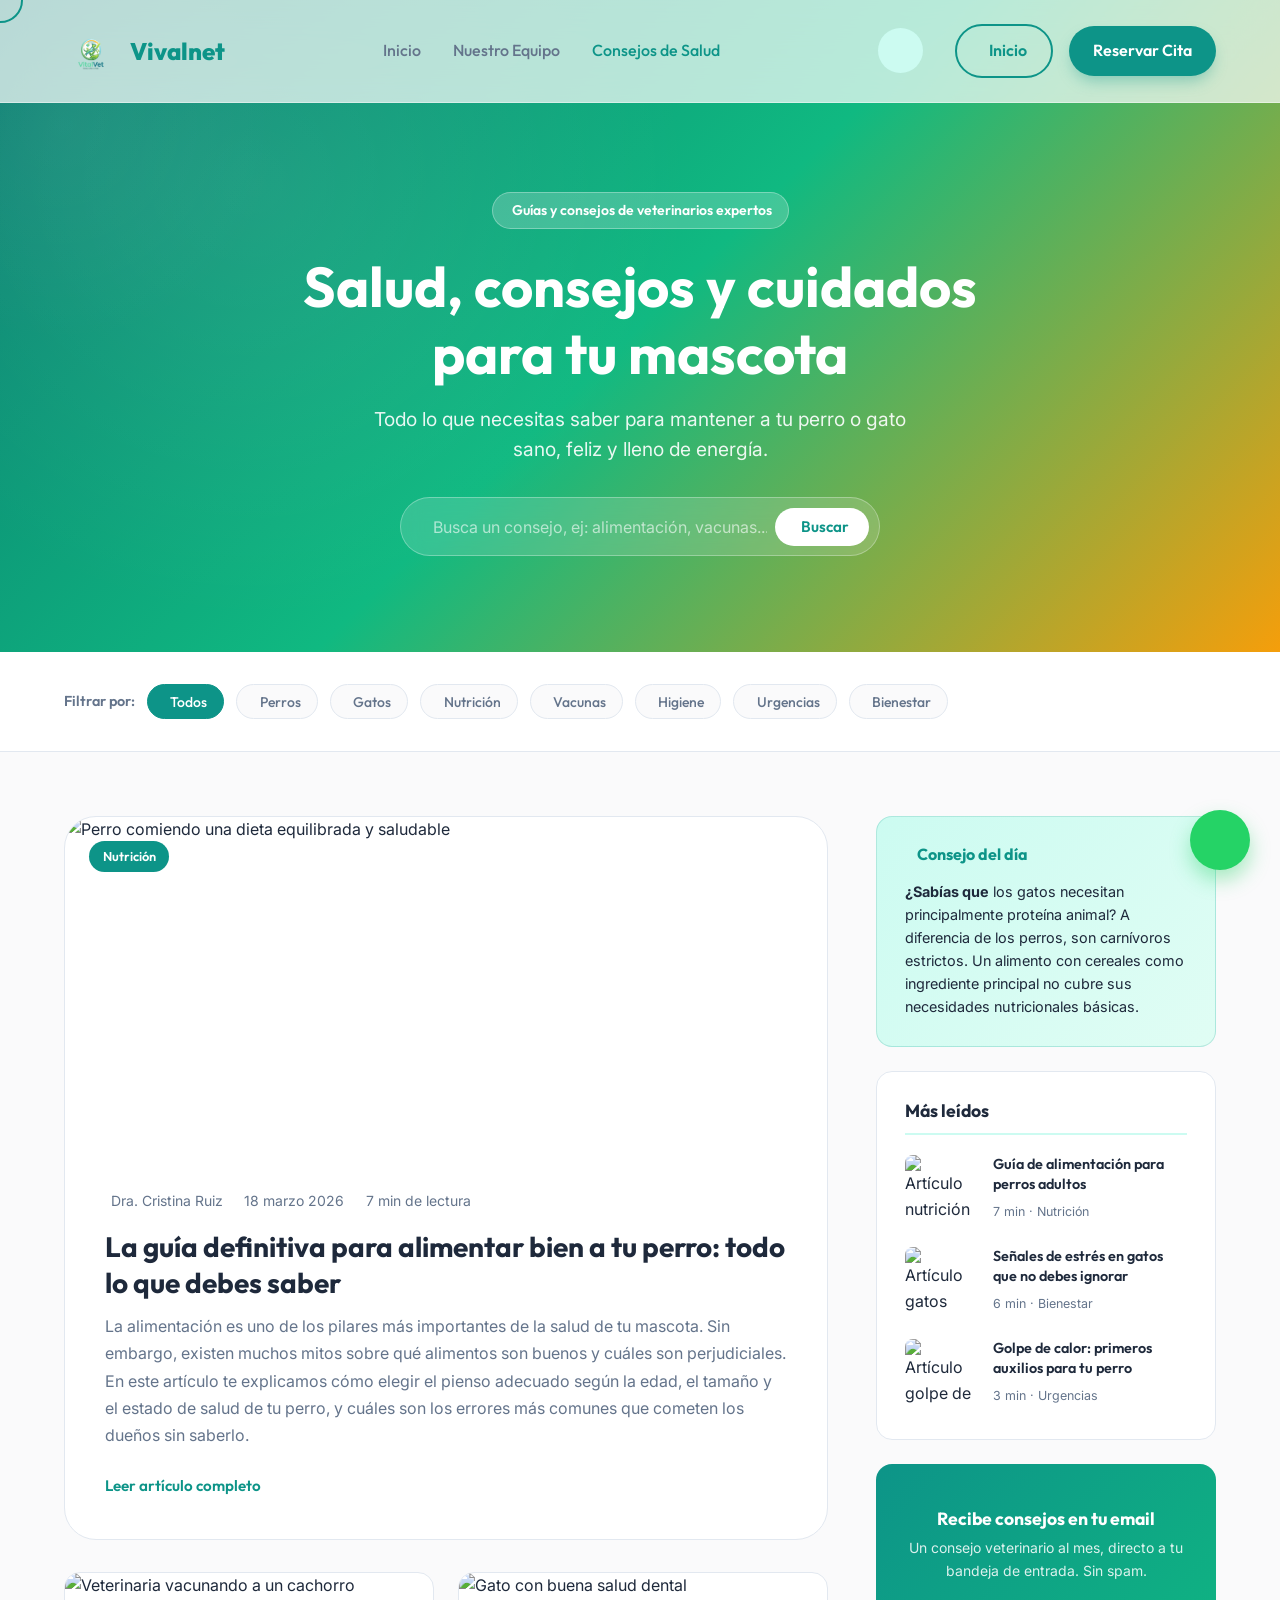
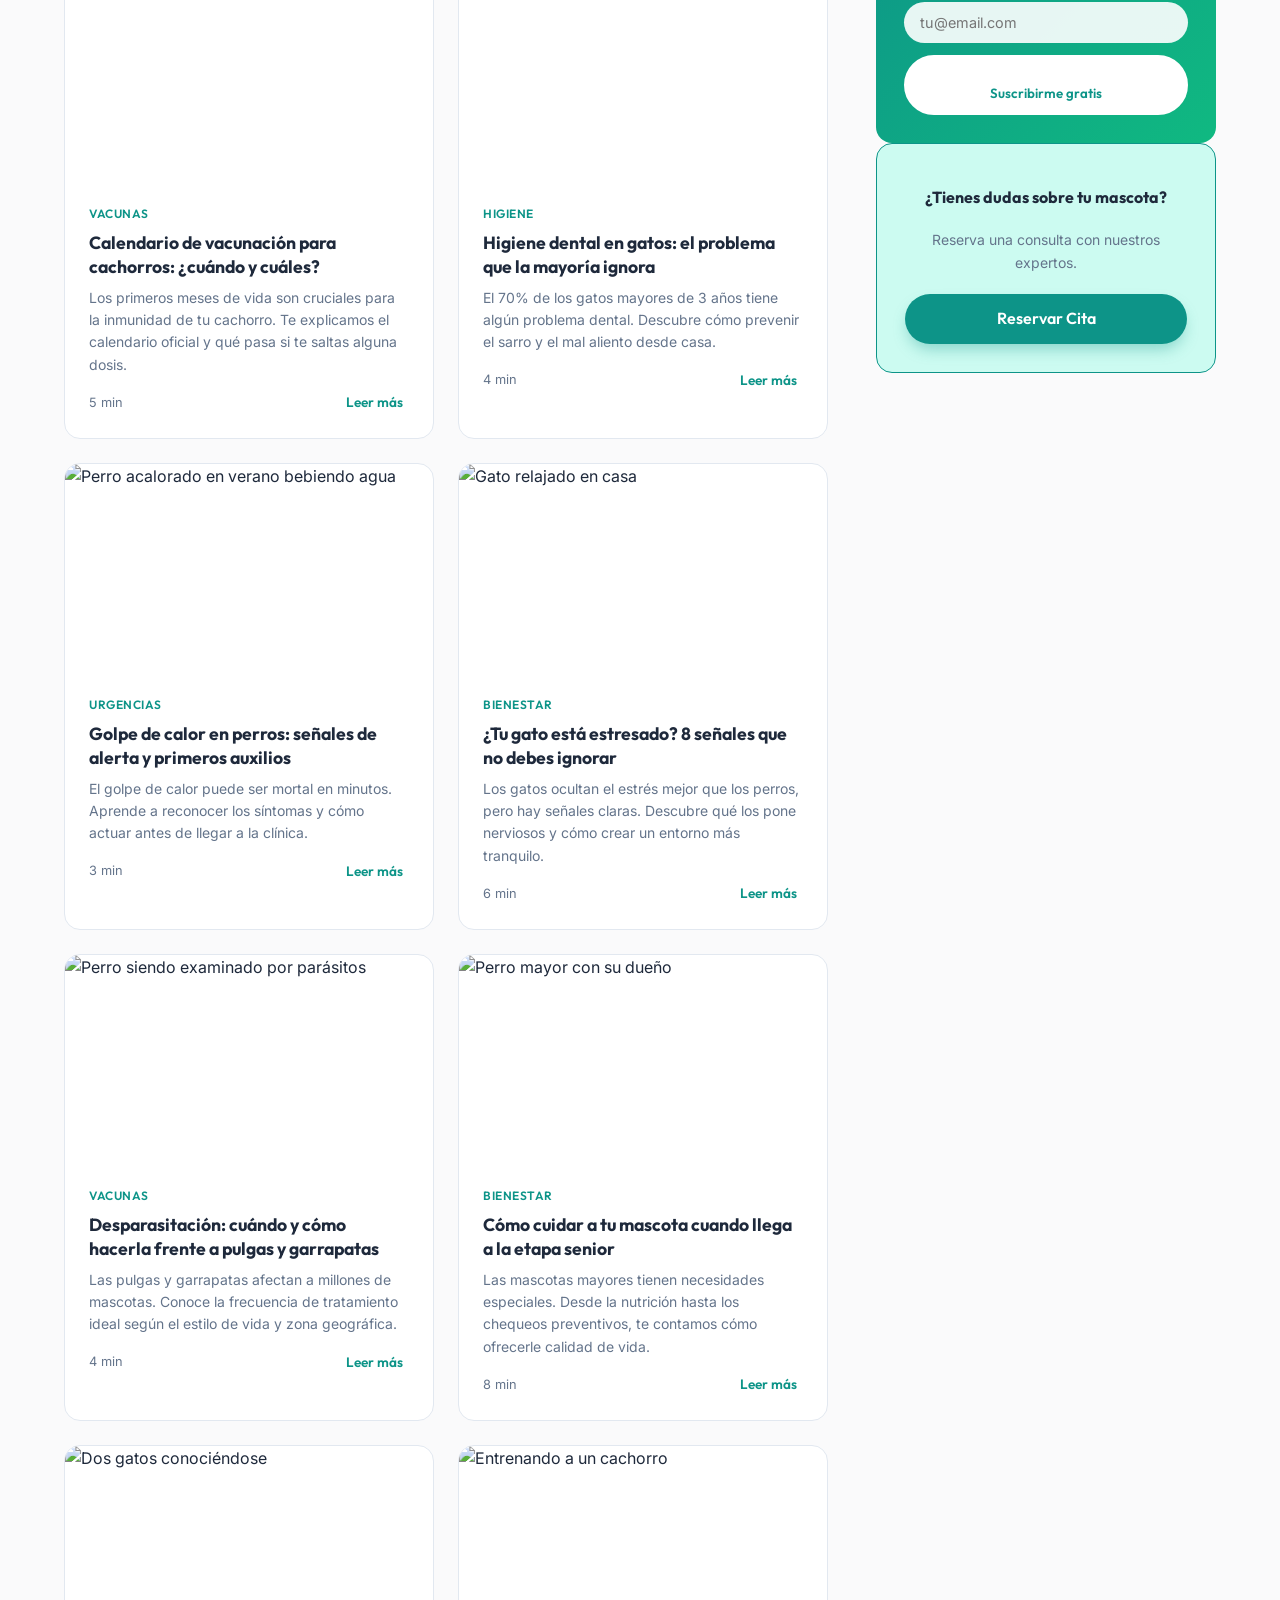
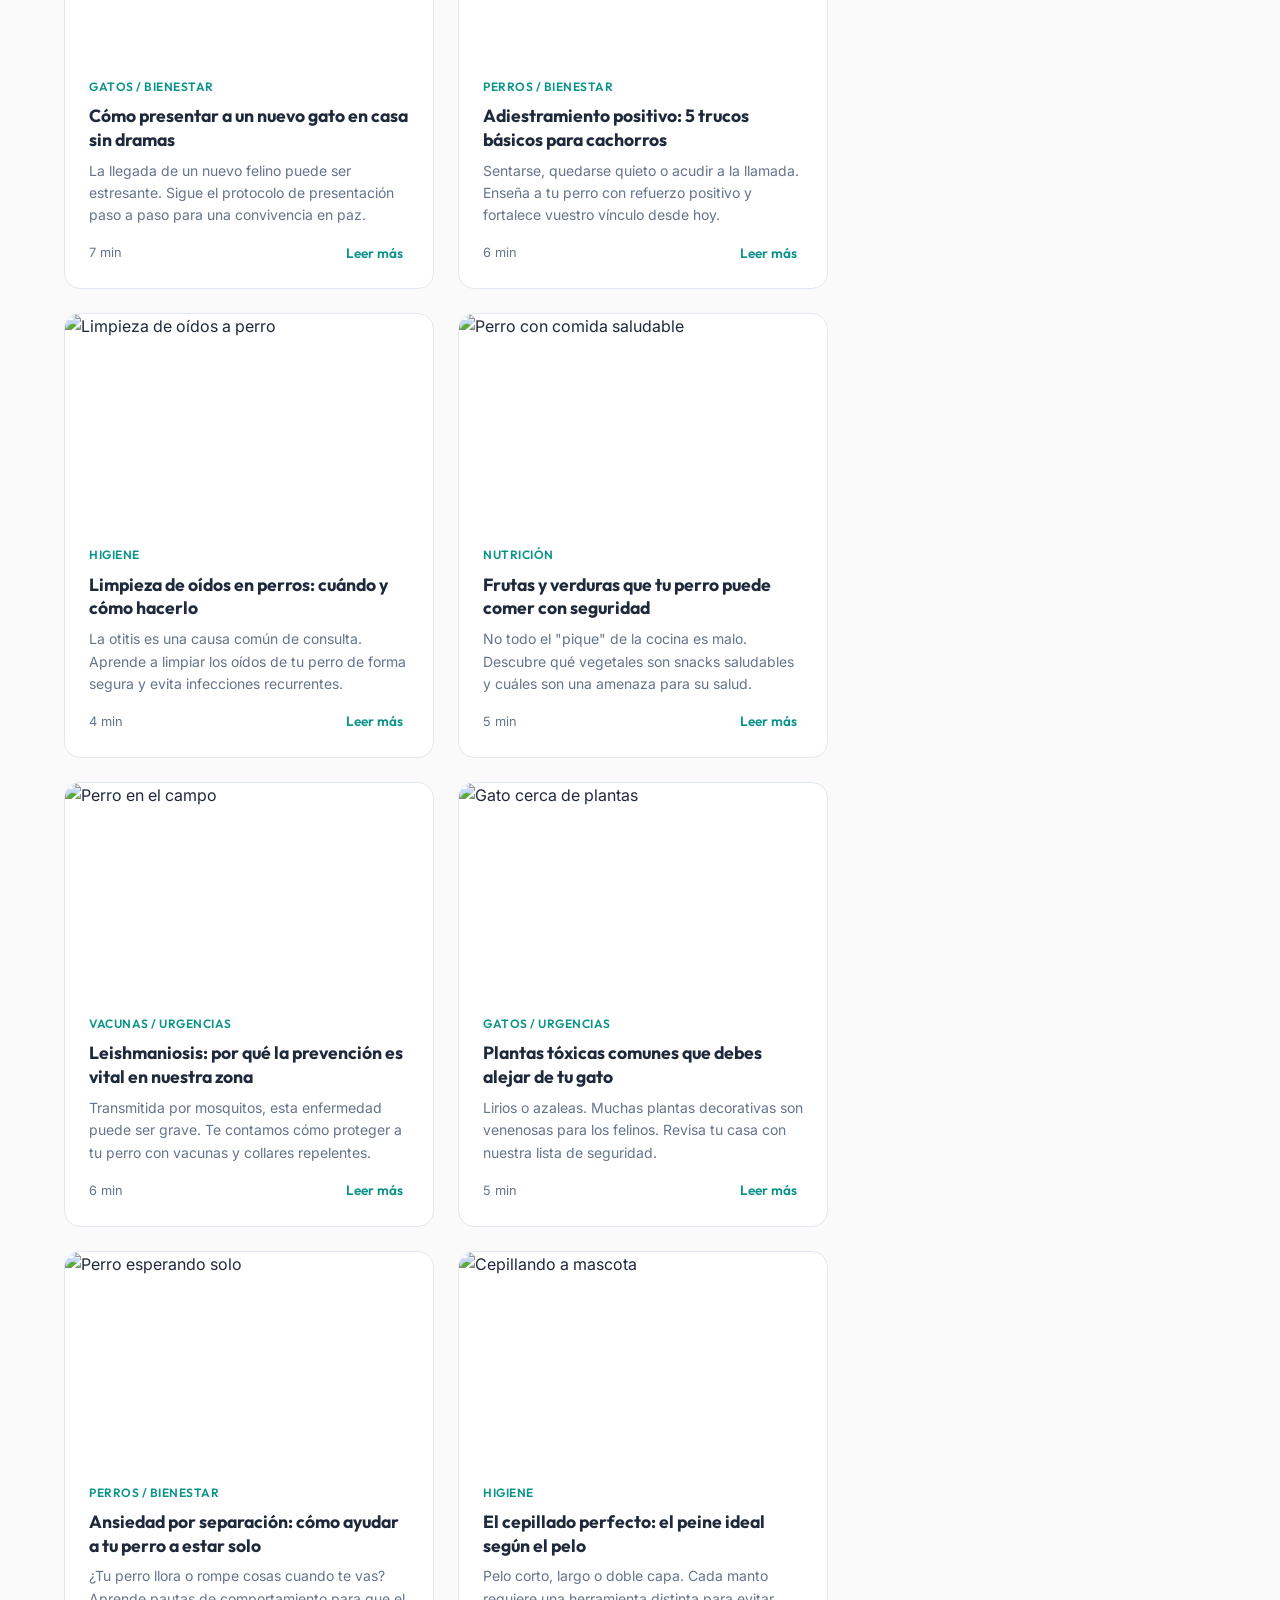
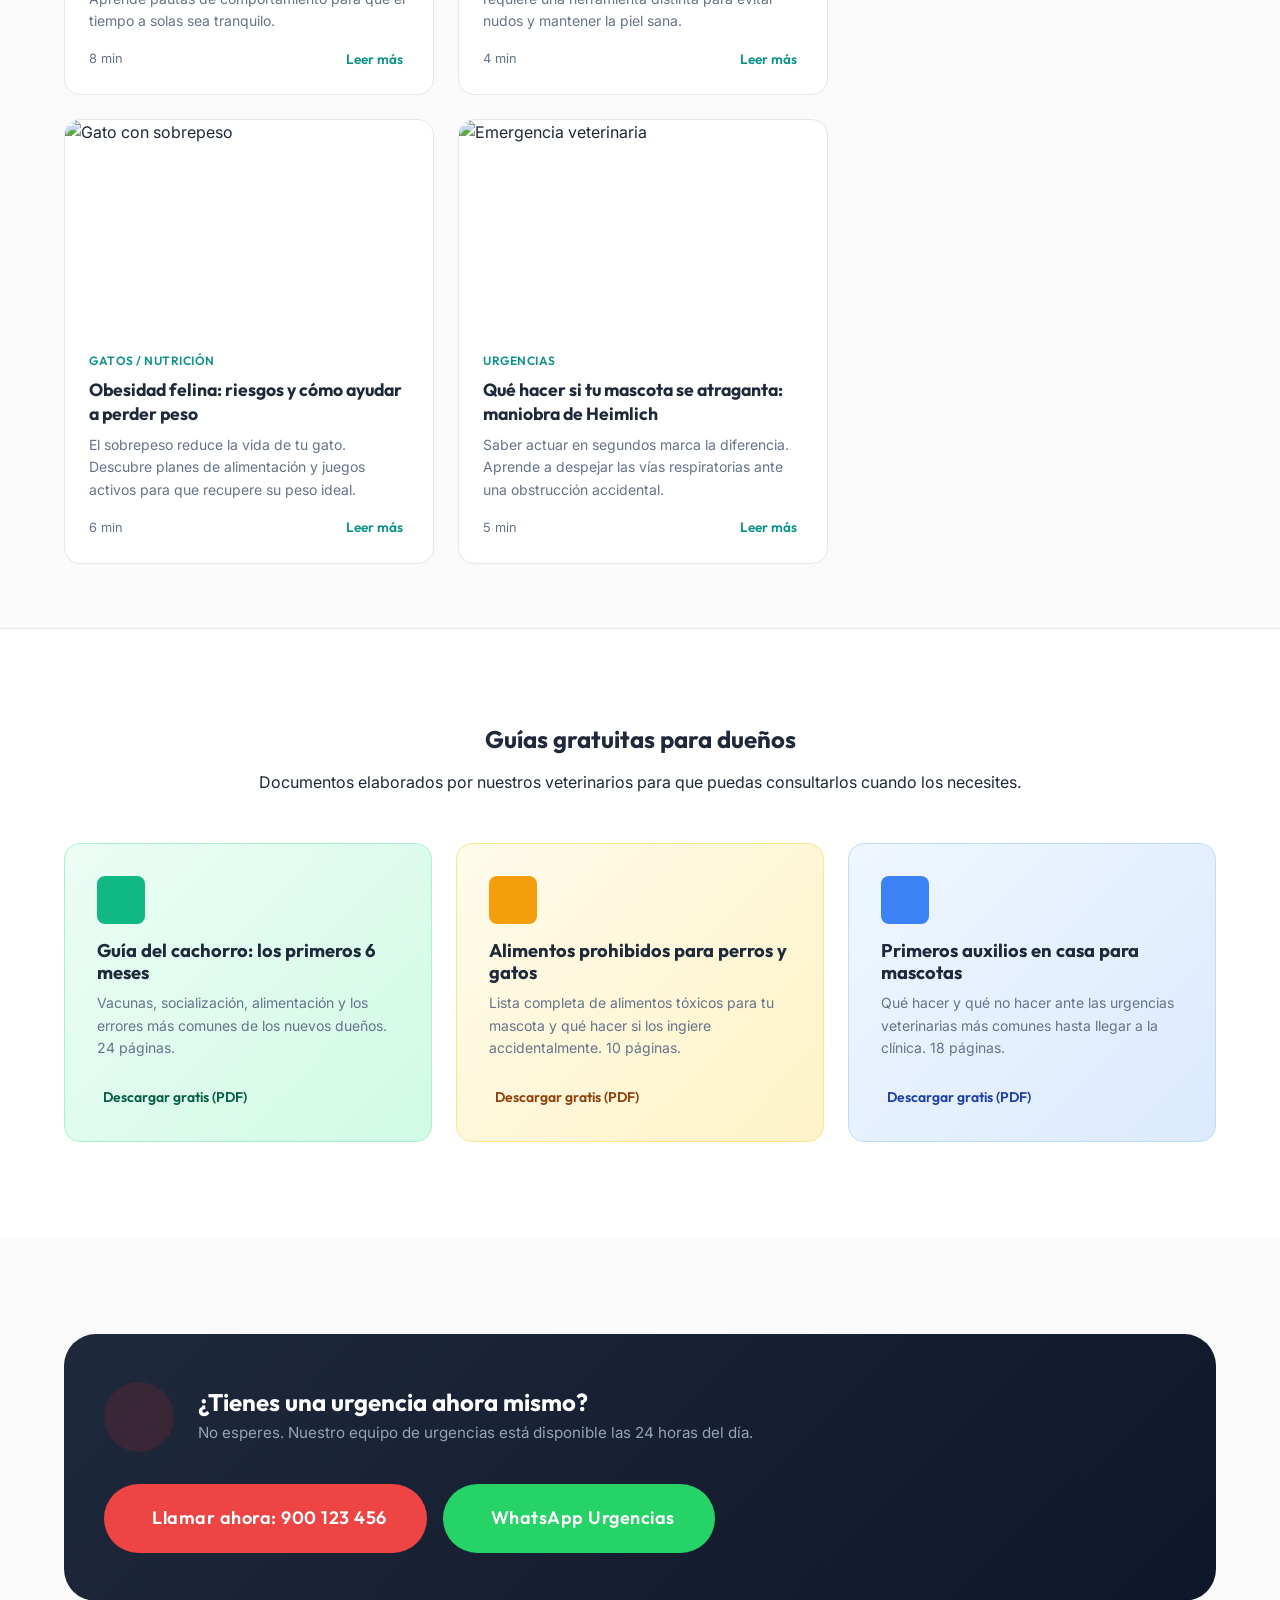
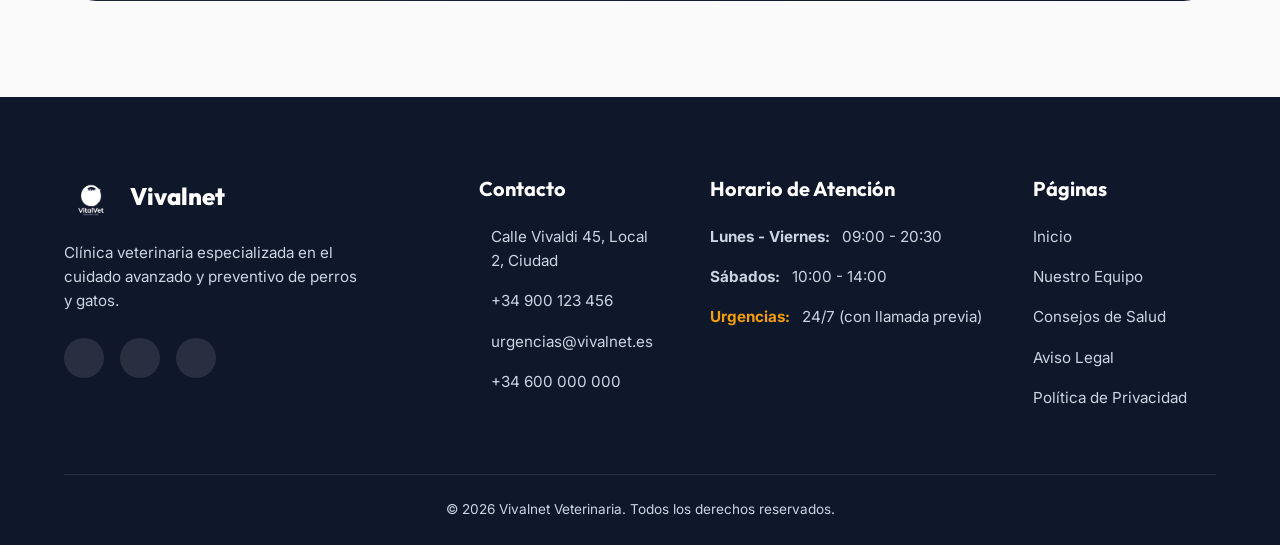
==== commit 6639bba6: "Add files via upload" ====
--- a/consejos-salud.html
+++ b/consejos-salud.html
@@ -7,6 +7,7 @@
     <title>Consejos de Salud Animal | Vivalnet Clínica Veterinaria</title>
     <meta name="description"
         content="Guías y consejos expertos de los veterinarios de Vivalnet sobre nutrición, vacunas, higiene y bienestar para perros y gatos. Cuida mejor a tu mascota.">
+    <link rel="canonical" href="https://vivalnet.es/consejos-salud.html" />
 
     <!-- Google Fonts -->
     <link rel="preconnect" href="https://fonts.googleapis.com">
@@ -89,14 +90,14 @@
         <div class="container">
             <div class="filters-row">
                 <span class="filter-label">Filtrar por:</span>
-                <button class="filter-chip active"><i class="ph ph-grid-four"></i> Todos</button>
-                <button class="filter-chip"><i class="ph-fill ph-dog"></i> Perros</button>
-                <button class="filter-chip"><i class="ph-fill ph-cat"></i> Gatos</button>
-                <button class="filter-chip"><i class="ph ph-fork-knife"></i> Nutrición</button>
-                <button class="filter-chip"><i class="ph ph-syringe"></i> Vacunas</button>
-                <button class="filter-chip"><i class="ph ph-scissors"></i> Higiene</button>
-                <button class="filter-chip"><i class="ph ph-first-aid"></i> Urgencias</button>
-                <button class="filter-chip"><i class="ph ph-moon-stars"></i> Bienestar</button>
+                <button class="filter-chip active" data-filter="todos"><i class="ph ph-grid-four"></i> Todos</button>
+                <button class="filter-chip" data-filter="perros"><i class="ph-fill ph-dog"></i> Perros</button>
+                <button class="filter-chip" data-filter="gatos"><i class="ph-fill ph-cat"></i> Gatos</button>
+                <button class="filter-chip" data-filter="nutricion"><i class="ph ph-fork-knife"></i> Nutrición</button>
+                <button class="filter-chip" data-filter="vacunas"><i class="ph ph-syringe"></i> Vacunas</button>
+                <button class="filter-chip" data-filter="higiene"><i class="ph ph-scissors"></i> Higiene</button>
+                <button class="filter-chip" data-filter="urgencias"><i class="ph ph-first-aid"></i> Urgencias</button>
+                <button class="filter-chip" data-filter="bienestar"><i class="ph ph-moon-stars"></i> Bienestar</button>
             </div>
         </div>
     </div>
@@ -110,7 +111,7 @@
         <main>
 
             <!-- --- Artículo DESTACADO --- -->
-            <article class="article-featured" data-animate="fade-up">
+            <article class="article-featured" data-category="nutricion perros" data-animate="fade-up">
                 <div class="article-featured-img">
                     <img src="https://images.unsplash.com/photo-1587300003388-59208cc962cb?auto=format&fit=crop&q=80&w=1200" alt="Perro comiendo una dieta equilibrada y saludable">
                     <span class="article-cat-tag"><i class="ph ph-fork-knife"></i> Nutrición</span>
@@ -133,7 +134,7 @@
             <div class="articles-grid">
 
                 <!-- Artículo 1: Vacunas -->
-                <article class="article-card" data-animate="fade-up">
+                <article class="article-card" data-category="vacunas perros" data-animate="fade-up">
                     <div class="article-card-img">
                         <img src="https://images.unsplash.com/photo-1576201836106-db1758fd1c97?auto=format&fit=crop&q=80&w=600" alt="Veterinaria vacunando a un cachorro">
                     </div>
@@ -149,7 +150,7 @@
                 </article>
 
                 <!-- Artículo 2: Higiene dental -->
-                <article class="article-card" data-animate="fade-up">
+                <article class="article-card" data-category="higiene gatos" data-animate="fade-up">
                     <div class="article-card-img">
                         <img src="https://images.unsplash.com/photo-1530281700549-e82e7bf110d6?auto=format&fit=crop&q=80&w=600" alt="Gato con buena salud dental">
                     </div>
@@ -165,12 +166,12 @@
                 </article>
 
                 <!-- Artículo 3: Calor -->
-                <article class="article-card" data-animate="fade-up">
+                <article class="article-card" data-category="urgencias perros" data-animate="fade-up">
                     <div class="article-card-img">
                         <img src="https://images.unsplash.com/photo-1559715541-5daf8a0296d0?auto=format&fit=crop&q=80&w=600" alt="Perro acalorado en verano bebiendo agua">
                     </div>
                     <div class="article-card-body">
-                        <span class="article-card-cat"><i class="ph ph-sun"></i> Urgencias</span>
+                        <span class="article-card-cat"><i class="ph ph-first-aid"></i> Urgencias</span>
                         <h3>Golpe de calor en perros: señales de alerta y primeros auxilios</h3>
                         <p>El golpe de calor puede ser mortal en minutos. Aprende a reconocer los síntomas y cómo actuar antes de llegar a la clínica.</p>
                         <div class="article-card-footer">
@@ -181,7 +182,7 @@
                 </article>
 
                 <!-- Artículo 4: Estrés en gatos -->
-                <article class="article-card" data-animate="fade-up">
+                <article class="article-card" data-category="bienestar gatos" data-animate="fade-up">
                     <div class="article-card-img">
                         <img src="https://images.unsplash.com/photo-1514888286974-6c03e2ca1dba?auto=format&fit=crop&q=80&w=600" alt="Gato relajado en casa">
                     </div>
@@ -197,14 +198,14 @@
                 </article>
 
                 <!-- Artículo 5: Desparasitación -->
-                <article class="article-card" data-animate="fade-up">
+                <article class="article-card" data-category="vacunas perros gatos" data-animate="fade-up">
                     <div class="article-card-img">
                         <img src="https://images.unsplash.com/photo-1552053831-71594a27632d?auto=format&fit=crop&q=80&w=600" alt="Perro siendo examinado por parásitos">
                     </div>
                     <div class="article-card-body">
-                        <span class="article-card-cat"><i class="ph ph-syringe"></i> Prevención</span>
-                        <h3>Desparasitación interna y externa: cuándo y cómo hacerla</h3>
-                        <p>Las pulgas, los garrapatas y los parásitos intestinales afectan a millones de mascotas. Conoce la frecuencia de tratamiento ideal según el estilo de vida.</p>
+                        <span class="article-card-cat"><i class="ph ph-syringe"></i> Vacunas</span>
+                        <h3>Desparasitación: cuándo y cómo hacerla frente a pulgas y garrapatas</h3>
+                        <p>Las pulgas y garrapatas afectan a millones de mascotas. Conoce la frecuencia de tratamiento ideal según el estilo de vida y zona geográfica.</p>
                         <div class="article-card-footer">
                             <span><i class="ph ph-clock"></i> 4 min</span>
                             <a href="#" class="read-more-link" style="font-size: 0.85rem;">Leer más <i class="ph ph-arrow-right"></i></a>
@@ -213,16 +214,178 @@
                 </article>
 
                 <!-- Artículo 6: Envejecimiento mascotas -->
-                <article class="article-card" data-animate="fade-up">
+                <article class="article-card" data-category="bienestar perros gatos" data-animate="fade-up">
                     <div class="article-card-img">
                         <img src="https://images.unsplash.com/photo-1548199973-03cce0bbc87b?auto=format&fit=crop&q=80&w=600" alt="Perro mayor con su dueño">
                     </div>
                     <div class="article-card-body">
-                        <span class="article-card-cat"><i class="ph ph-heart"></i> Geriátrico</span>
-                        <h3>Cómo cuidar a tu mascota cuando llega a la vejez</h3>
-                        <p>Las mascotas mayores tienen necesidades especiales. Desde la nutrición hasta los chequeos preventivos, te contamos cómo ofrecerle la mejor calidad de vida.</p>
+                        <span class="article-card-cat"><i class="ph ph-moon-stars"></i> Bienestar</span>
+                        <h3>Cómo cuidar a tu mascota cuando llega a la etapa senior</h3>
+                        <p>Las mascotas mayores tienen necesidades especiales. Desde la nutrición hasta los chequeos preventivos, te contamos cómo ofrecerle calidad de vida.</p>
                         <div class="article-card-footer">
                             <span><i class="ph ph-clock"></i> 8 min</span>
+                            <a href="#" class="read-more-link" style="font-size: 0.85rem;">Leer más <i class="ph ph-arrow-right"></i></a>
+                        </div>
+                    </div>
+                </article>
+
+                <!-- NUEVOS ARTÍCULOS (10 MÁS) -->
+
+                <!-- Artículo 7: Presentar gatos -->
+                <article class="article-card" data-category="gatos bienestar" data-animate="fade-up">
+                    <div class="article-card-img">
+                        <img src="https://images.unsplash.com/photo-1514888286974-6c03e2ca1dba?auto=format&fit=crop&q=80&w=600" alt="Dos gatos conociéndose">
+                    </div>
+                    <div class="article-card-body">
+                        <span class="article-card-cat"><i class="ph ph-cat"></i> Gatos / Bienestar</span>
+                        <h3>Cómo presentar a un nuevo gato en casa sin dramas</h3>
+                        <p>La llegada de un nuevo felino puede ser estresante. Sigue el protocolo de presentación paso a paso para una convivencia en paz.</p>
+                        <div class="article-card-footer">
+                            <span><i class="ph ph-clock"></i> 7 min</span>
+                            <a href="#" class="read-more-link" style="font-size: 0.85rem;">Leer más <i class="ph ph-arrow-right"></i></a>
+                        </div>
+                    </div>
+                </article>
+
+                <!-- Artículo 8: Adiestramiento positivo -->
+                <article class="article-card" data-category="perros bienestar" data-animate="fade-up">
+                    <div class="article-card-img">
+                        <img src="https://images.unsplash.com/photo-1587300003388-59208cc962cb?auto=format&fit=crop&q=80&w=600" alt="Entrenando a un cachorro">
+                    </div>
+                    <div class="article-card-body">
+                        <span class="article-card-cat"><i class="ph ph-dog"></i> Perros / Bienestar</span>
+                        <h3>Adiestramiento positivo: 5 trucos básicos para cachorros</h3>
+                        <p>Sentarse, quedarse quieto o acudir a la llamada. Enseña a tu perro con refuerzo positivo y fortalece vuestro vínculo desde hoy.</p>
+                        <div class="article-card-footer">
+                            <span><i class="ph ph-clock"></i> 6 min</span>
+                            <a href="#" class="read-more-link" style="font-size: 0.85rem;">Leer más <i class="ph ph-arrow-right"></i></a>
+                        </div>
+                    </div>
+                </article>
+
+                <!-- Artículo 9: Limpieza de oídos -->
+                <article class="article-card" data-category="perros higiene" data-animate="fade-up">
+                    <div class="article-card-img">
+                        <img src="https://images.unsplash.com/photo-1516734212186-a967f81ad0d7?auto=format&fit=crop&q=80&w=600" alt="Limpieza de oídos a perro">
+                    </div>
+                    <div class="article-card-body">
+                        <span class="article-card-cat"><i class="ph ph-scissors"></i> Higiene</span>
+                        <h3>Limpieza de oídos en perros: cuándo y cómo hacerlo</h3>
+                        <p>La otitis es una causa común de consulta. Aprende a limpiar los oídos de tu perro de forma segura y evita infecciones recurrentes.</p>
+                        <div class="article-card-footer">
+                            <span><i class="ph ph-clock"></i> 4 min</span>
+                            <a href="#" class="read-more-link" style="font-size: 0.85rem;">Leer más <i class="ph ph-arrow-right"></i></a>
+                        </div>
+                    </div>
+                </article>
+
+                <!-- Artículo 10: Frutas y verduras -->
+                <article class="article-card" data-category="perros nutricion" data-animate="fade-up">
+                    <div class="article-card-img">
+                        <img src="https://images.unsplash.com/photo-1591768793355-74d7c80b0e9a?auto=format&fit=crop&q=80&w=600" alt="Perro con comida saludable">
+                    </div>
+                    <div class="article-card-body">
+                        <span class="article-card-cat"><i class="ph ph-fork-knife"></i> Nutrición</span>
+                        <h3>Frutas y verduras que tu perro puede comer con seguridad</h3>
+                        <p>No todo el "pique" de la cocina es malo. Descubre qué vegetales son snacks saludables y cuáles son una amenaza para su salud.</p>
+                        <div class="article-card-footer">
+                            <span><i class="ph ph-clock"></i> 5 min</span>
+                            <a href="#" class="read-more-link" style="font-size: 0.85rem;">Leer más <i class="ph ph-arrow-right"></i></a>
+                        </div>
+                    </div>
+                </article>
+
+                <!-- Artículo 11: Leishmaniosis -->
+                <article class="article-card" data-category="vacunas perros urgencias" data-animate="fade-up">
+                    <div class="article-card-img">
+                        <img src="https://images.unsplash.com/photo-1527362950755-99bc795a3dfc?auto=format&fit=crop&q=80&w=600" alt="Perro en el campo">
+                    </div>
+                    <div class="article-card-body">
+                        <span class="article-card-cat"><i class="ph ph-syringe"></i> Vacunas / Urgencias</span>
+                        <h3>Leishmaniosis: por qué la prevención es vital en nuestra zona</h3>
+                        <p>Transmitida por mosquitos, esta enfermedad puede ser grave. Te contamos cómo proteger a tu perro con vacunas y collares repelentes.</p>
+                        <div class="article-card-footer">
+                            <span><i class="ph ph-clock"></i> 6 min</span>
+                            <a href="#" class="read-more-link" style="font-size: 0.85rem;">Leer más <i class="ph ph-arrow-right"></i></a>
+                        </div>
+                    </div>
+                </article>
+
+                <!-- Artículo 12: Plantas tóxicas -->
+                <article class="article-card" data-category="gatos urgencias" data-animate="fade-up">
+                    <div class="article-card-img">
+                        <img src="https://images.unsplash.com/photo-1511497584788-876760111969?auto=format&fit=crop&q=80&w=600" alt="Gato cerca de plantas">
+                    </div>
+                    <div class="article-card-body">
+                        <span class="article-card-cat"><i class="ph ph-cat"></i> Gatos / Urgencias</span>
+                        <h3>Plantas tóxicas comunes que debes alejar de tu gato</h3>
+                        <p>Lirios o azaleas. Muchas plantas decorativas son venenosas para los felinos. Revisa tu casa con nuestra lista de seguridad.</p>
+                        <div class="article-card-footer">
+                            <span><i class="ph ph-clock"></i> 5 min</span>
+                            <a href="#" class="read-more-link" style="font-size: 0.85rem;">Leer más <i class="ph ph-arrow-right"></i></a>
+                        </div>
+                    </div>
+                </article>
+
+                <!-- Artículo 13: Ansiedad separación -->
+                <article class="article-card" data-category="perros bienestar" data-animate="fade-up">
+                    <div class="article-card-img">
+                        <img src="https://images.unsplash.com/photo-1544568100-847a948585b9?auto=format&fit=crop&q=80&w=600" alt="Perro esperando solo">
+                    </div>
+                    <div class="article-card-body">
+                        <span class="article-card-cat"><i class="ph ph-dog"></i> Perros / Bienestar</span>
+                        <h3>Ansiedad por separación: cómo ayudar a tu perro a estar solo</h3>
+                        <p>¿Tu perro llora o rompe cosas cuando te vas? Aprende pautas de comportamiento para que el tiempo a solas sea tranquilo.</p>
+                        <div class="article-card-footer">
+                            <span><i class="ph ph-clock"></i> 8 min</span>
+                            <a href="#" class="read-more-link" style="font-size: 0.85rem;">Leer más <i class="ph ph-arrow-right"></i></a>
+                        </div>
+                    </div>
+                </article>
+
+                <!-- Artículo 14: Cepillado perfecto -->
+                <article class="article-card" data-category="perros gatos higiene" data-animate="fade-up">
+                    <div class="article-card-img">
+                        <img src="https://images.unsplash.com/photo-1516734212186-a967f81ad0d7?auto=format&fit=crop&q=80&w=600" alt="Cepillando a mascota">
+                    </div>
+                    <div class="article-card-body">
+                        <span class="article-card-cat"><i class="ph ph-scissors"></i> Higiene</span>
+                        <h3>El cepillado perfecto: el peine ideal según el pelo</h3>
+                        <p>Pelo corto, largo o doble capa. Cada manto requiere una herramienta distinta para evitar nudos y mantener la piel sana.</p>
+                        <div class="article-card-footer">
+                            <span><i class="ph ph-clock"></i> 4 min</span>
+                            <a href="#" class="read-more-link" style="font-size: 0.85rem;">Leer más <i class="ph ph-arrow-right"></i></a>
+                        </div>
+                    </div>
+                </article>
+
+                <!-- Artículo 15: Obesidad felina -->
+                <article class="article-card" data-category="gatos nutricion" data-animate="fade-up">
+                    <div class="article-card-img">
+                        <img src="https://images.unsplash.com/photo-1543852786-1cf6624b9987?auto=format&fit=crop&q=80&w=600" alt="Gato con sobrepeso">
+                    </div>
+                    <div class="article-card-body">
+                        <span class="article-card-cat"><i class="ph ph-cat"></i> Gatos / Nutrición</span>
+                        <h3>Obesidad felina: riesgos y cómo ayudar a perder peso</h3>
+                        <p>El sobrepeso reduce la vida de tu gato. Descubre planes de alimentación y juegos activos para que recupere su peso ideal.</p>
+                        <div class="article-card-footer">
+                            <span><i class="ph ph-clock"></i> 6 min</span>
+                            <a href="#" class="read-more-link" style="font-size: 0.85rem;">Leer más <i class="ph ph-arrow-right"></i></a>
+                        </div>
+                    </div>
+                </article>
+
+                <!-- Artículo 16: Heimlich animal -->
+                <article class="article-card" data-category="perros gatos urgencias" data-animate="fade-up">
+                    <div class="article-card-img">
+                        <img src="https://images.unsplash.com/photo-1628009368231-7bb7cfcb0def?auto=format&fit=crop&q=80&w=600" alt="Emergencia veterinaria">
+                    </div>
+                    <div class="article-card-body">
+                        <span class="article-card-cat"><i class="ph ph-first-aid"></i> Urgencias</span>
+                        <h3>Qué hacer si tu mascota se atraganta: maniobra de Heimlich</h3>
+                        <p>Saber actuar en segundos marca la diferencia. Aprende a despejar las vías respiratorias ante una obstrucción accidental.</p>
+                        <div class="article-card-footer">
+                            <span><i class="ph ph-clock"></i> 5 min</span>
                             <a href="#" class="read-more-link" style="font-size: 0.85rem;">Leer más <i class="ph ph-arrow-right"></i></a>
                         </div>
                     </div>
@@ -293,7 +456,7 @@
             </div>
 
             <!-- CTA para reservar cita -->
-            <div class="sidebar-widget text-center" data-animate="fade-left" style="background: var(--color-primary-light); border-color: var(--color-primary);">
+            <div class="sidebar-widget sidebar-cta text-center" data-animate="fade-left">
                 <i class="ph-fill ph-calendar-check" style="font-size: 2.5rem; color: var(--color-primary); margin-bottom: 1rem; display: block;"></i>
                 <h3 style="font-size: 1rem; margin-bottom: 0.5rem;">¿Tienes dudas sobre tu mascota?</h3>
                 <p style="color: var(--color-text-muted); font-size: 0.875rem; margin-bottom: 1.25rem;">Reserva una consulta con nuestros expertos.</p>
@@ -421,7 +584,8 @@
                     <li><a href="index.html">Inicio</a></li>
                     <li><a href="nuestro-equipo.html">Nuestro Equipo</a></li>
                     <li><a href="consejos-salud.html">Consejos de Salud</a></li>
-                    <li><a href="index.html#reserva">Reservar Cita</a></li>
+                    <li><a href="aviso-legal.html">Aviso Legal</a></li>
+                    <li><a href="politica-privacidad.html">Política de Privacidad</a></li>
                 </ul>
             </div>
         </div>
--- a/style.css
+++ b/style.css
@@ -109,6 +109,8 @@
     /* Texto secundario en oscuro */
     --color-border: #1E293B;
     /* Bordes oscuros */
+    --color-primary-light: rgba(13, 148, 136, 0.15);
+    /* Fondo oscuro para elementos destacados */
     --glass-bg: rgba(15, 23, 42, 0.6);
     /* Vidrio oscuro */
     --glass-border: rgba(255, 255, 255, 0.1);
@@ -159,6 +161,11 @@
     /* Texto más nítido en pantallas Mac */
     cursor: none;
     /* Ocultamos el cursor por defecto (usamos uno personalizado) */
+}
+
+/* Forzamos que NINGÚN elemento muestre el cursor nativo de Windows */
+*, *::before, *::after {
+    cursor: none !important;
 }
 
 /* Imágenes responsivas por defecto */
@@ -246,16 +253,19 @@
     }
 }
 
-/* Efecto cuando el cursor pasa sobre un elemento interactivo */
+/* Efecto cuando el cursor pasa sobre un elemento interactivo (Pointer) */
 .cursor-hover .custom-cursor {
-    transform: scale(3);
-    /* El icono crece */
+    transform: scale(1.6);
+    color: var(--color-secondary); /* Cambia a color ámbar para destacar */
+    filter: drop-shadow(0 0 10px rgba(245, 158, 11, 0.5));
 }
 
 .cursor-hover .cursor-follower {
-    transform: scale(1.5);
-    background: rgba(13, 148, 136, 0.1);
-    border-color: transparent;
+    transform: scale(0.65); /* Se encoge para ser más preciso */
+    background: rgba(245, 158, 11, 0.1);
+    border-color: var(--color-secondary);
+    border-width: 3px;
+    box-shadow: 0 0 15px rgba(245, 158, 11, 0.2);
 }
 
 
@@ -939,9 +949,358 @@
 
 
 /* =========================================================================
-   12. SECCIÓN DE SERVICIOS (DISEÑO BENTO GRID)
-   Las tarjetas de servicio usan un diseño "Bento" donde algunos elementos
-   ocupan más espacio que otros, creando un layout variado y moderno.
+   12. SECCIÓN DE SERVICIOS (TIMELINE VERTICAL INTERACTIVO)
+   Línea de tiempo que se rellena con scroll, con adornos de animales.
+   ========================================================================= */
+
+/* Contenedor principal del timeline */
+.services-timeline {
+    background: var(--color-bg-base);
+    position: relative;
+    overflow: hidden;
+}
+
+/* Grid antiguo oculto */
+.services-grid {
+    display: none;
+}
+
+/* Contenedor del timeline */
+.timeline-container {
+    position: relative;
+    max-width: 800px;
+    margin: 4rem auto 0;
+    padding: 3rem 0;
+}
+
+/* Línea base (gris) */
+.timeline-line {
+    position: absolute;
+    left: 50%;
+    top: 0;
+    bottom: 0;
+    width: 4px;
+    background: var(--color-border);
+    transform: translateX(-50%);
+    border-radius: 2px;
+    z-index: 1;
+}
+
+/* Línea de progreso (color primario) */
+.timeline-progress {
+    position: absolute;
+    left: 0;
+    top: 0;
+    width: 100%;
+    height: 0%;
+    background: linear-gradient(180deg, var(--color-primary), var(--color-accent));
+    border-radius: 2px;
+    transition: height 0.1s ease-out;
+    box-shadow: 0 0 20px rgba(13, 148, 136, 0.4);
+}
+
+/* Items del timeline */
+.timeline-items {
+    position: relative;
+    z-index: 2;
+}
+
+.timeline-item {
+    display: flex;
+    align-items: center;
+    margin-bottom: 5rem;
+    position: relative;
+    width: 100%;
+}
+
+/* Alternar lados - Items impares (1, 3, 5) a la IZQUIERDA */
+.timeline-item:nth-child(odd) {
+    flex-direction: row;
+    justify-content: flex-start;
+    padding-right: calc(50% + 60px);
+    padding-left: 0;
+}
+
+/* Alternar lados - Items pares (2, 4, 6) a la DERECHA */
+.timeline-item:nth-child(even) {
+    flex-direction: row-reverse;
+    justify-content: flex-start;
+    padding-left: calc(50% + 60px);
+    padding-right: 0;
+}
+
+/* Marcador circular */
+.timeline-marker {
+    position: absolute;
+    left: 50%;
+    transform: translateX(-50%);
+    width: 60px;
+    height: 60px;
+    background: var(--color-bg-surface);
+    border: 4px solid var(--color-border);
+    border-radius: 50%;
+    display: flex;
+    align-items: center;
+    justify-content: center;
+    z-index: 3;
+    transition: var(--transition-smooth);
+    box-shadow: var(--shadow-sm);
+}
+
+/* Marcador activo */
+.timeline-marker.active {
+    border-color: var(--color-primary);
+    background: var(--color-primary);
+    transform: translateX(-50%) scale(1.15);
+    box-shadow: 0 0 0 8px rgba(13, 148, 136, 0.2), var(--shadow-md);
+}
+
+.timeline-marker.active .marker-icon {
+    filter: brightness(0) invert(1);
+    transform: scale(1.2);
+}
+
+/* Icono del marcador */
+.marker-icon {
+    font-size: 1.5rem;
+    transition: var(--transition-smooth);
+}
+
+/* Contenido de cada servicio */
+.timeline-content {
+    background: var(--color-bg-surface);
+    padding: 2.5rem;
+    border-radius: var(--radius-lg);
+    box-shadow: var(--shadow-sm);
+    border: 1px solid var(--color-border);
+    transition: var(--transition-smooth);
+    position: relative;
+    width: 100%;
+}
+
+/* Flecha de conexión al centro */
+.timeline-content::before {
+    content: '';
+    position: absolute;
+    top: 50%;
+    width: 24px;
+    height: 24px;
+    background: var(--color-bg-surface);
+    border: 2px solid var(--color-border);
+    transform: translateY(-50%) rotate(45deg);
+    z-index: -1;
+    transition: var(--transition-smooth);
+}
+
+/* Flecha para items de la IZQUIERDA (apunta a la derecha) */
+.timeline-item:nth-child(odd) .timeline-content::before {
+    right: -13px;
+    border-left: none;
+    border-bottom: none;
+}
+
+/* Flecha para items de la DERECHA (apunta a la izquierda) */
+.timeline-item:nth-child(even) .timeline-content::before {
+    left: -13px;
+    border-right: none;
+    border-top: none;
+}
+
+/* Al activarse, la flecha toma el color primario */
+.timeline-item.active .timeline-content::before {
+    border-color: var(--color-primary);
+    background: var(--color-primary-light);
+}
+
+.timeline-content:hover {
+    transform: translateY(-5px);
+    box-shadow: var(--shadow-lg);
+    border-color: var(--color-primary-light);
+}
+
+.timeline-content .service-icon {
+    font-size: 3rem;
+    margin-bottom: 1rem;
+    background: linear-gradient(135deg, var(--color-primary), var(--color-accent));
+    -webkit-background-clip: text;
+    background-clip: text;
+    -webkit-text-fill-color: transparent;
+}
+
+.timeline-content h3 {
+    font-size: 1.5rem;
+    margin-bottom: 0.75rem;
+}
+
+.timeline-content p {
+    color: var(--color-text-muted);
+    font-size: 0.95rem;
+    line-height: 1.7;
+}
+
+/* ========== ADORNOS DE ANIMALES ========== */
+.timeline-animal {
+    position: absolute;
+    font-size: 2.5rem;
+    opacity: 0.15;
+    z-index: 0;
+    transition: all 0.5s ease;
+    animation: animalFloat 4s ease-in-out infinite;
+}
+
+.timeline-animal:hover {
+    opacity: 0.4;
+    transform: scale(1.2);
+}
+
+/* Posiciones de los animales */
+.timeline-animal.animal-top {
+    top: -20px;
+    right: 15%;
+    animation-delay: 0s;
+}
+
+.timeline-animal.animal-mid-right {
+    top: 35%;
+    right: 5%;
+    animation-delay: 1s;
+}
+
+.timeline-animal.animal-mid-left {
+    top: 60%;
+    left: 5%;
+    animation-delay: 2s;
+}
+
+.timeline-animal.animal-bottom {
+    bottom: 20px;
+    right: 20%;
+    animation-delay: 3s;
+}
+
+/* Animación de flotación */
+@keyframes animalFloat {
+
+    0%,
+    100% {
+        transform: translateY(0) rotate(-5deg);
+    }
+
+    50% {
+        transform: translateY(-15px) rotate(5deg);
+    }
+}
+
+/* Animación de brinco */
+@keyframes animalBounce {
+
+    0%,
+    100% {
+        transform: translateY(0) scale(1);
+    }
+
+    25% {
+        transform: translateY(-20px) scale(1.1);
+    }
+
+    50% {
+        transform: translateY(0) scale(1);
+    }
+
+    75% {
+        transform: translateY(-10px) scale(1.05);
+    }
+}
+
+/* Responsive del timeline - Tablet (mantener alternancia) */
+@media (max-width: 900px) {
+    .timeline-container {
+        max-width: 100%;
+        padding: 2rem 1rem;
+    }
+
+    .timeline-item:nth-child(odd) {
+        padding-right: calc(50% + 40px);
+    }
+
+    .timeline-item:nth-child(even) {
+        padding-left: calc(50% + 40px);
+    }
+
+    .timeline-content {
+        padding: 1.75rem;
+    }
+
+    .timeline-content h3 {
+        font-size: 1.25rem;
+    }
+
+    .timeline-marker {
+        width: 50px;
+        height: 50px;
+    }
+
+    .marker-icon {
+        font-size: 1.25rem;
+    }
+}
+
+/* Responsive del timeline - Móvil (todos a un lado) */
+@media (max-width: 600px) {
+    .timeline-container {
+        padding: 2rem 0 2rem 1.5rem;
+    }
+
+    .timeline-line {
+        left: 25px;
+    }
+
+    .timeline-item {
+        flex-direction: row !important;
+        justify-content: flex-start !important;
+        padding: 0 0 0 55px !important;
+        margin-bottom: 2.5rem;
+    }
+
+    .timeline-marker {
+        left: 25px;
+        width: 44px;
+        height: 44px;
+    }
+
+    .timeline-marker.active {
+        transform: translateX(-50%) scale(1.15);
+    }
+
+    .timeline-content {
+        padding: 1.5rem;
+    }
+
+    .timeline-content::before {
+        display: none;
+    }
+
+    .timeline-content .service-icon {
+        font-size: 2rem;
+    }
+
+    .timeline-content h3 {
+        font-size: 1.15rem;
+    }
+
+    .timeline-animal {
+        display: none;
+    }
+
+    /* Animaciones de entrada simplificadas en móvil */
+    .timeline-item:nth-child(odd).visible,
+    .timeline-item:nth-child(even).visible {
+        animation: slideInLeft 0.6s ease forwards;
+    }
+}
+
+/* =========================================================================
+   12. SECCIÓN DE SERVICIOS - DISEÑO BENTO (LEGACY - OCULTO)
    ========================================================================= */
 
 /* Cuadrícula de 6 columnas */
@@ -1214,13 +1573,84 @@
 
 /* =========================================================================
    15. TESTIMONIOS
-   Reseñas de clientes en una cuadrícula de tres columnas.
+   Reseñas de clientes en un carrusel infinito horizontal.
    ========================================================================= */
+
+/* Wrapper del carrusel */
+.testimonials-carousel-wrapper {
+    width: 100%;
+    overflow: hidden;
+    position: relative;
+    padding: 2rem 0;
+}
+
+/* Efecto de gradiente en los bordes */
+.testimonials-carousel-wrapper::before,
+.testimonials-carousel-wrapper::after {
+    content: '';
+    position: absolute;
+    top: 0;
+    bottom: 0;
+    width: 150px;
+    z-index: 2;
+    pointer-events: none;
+}
+
+.testimonials-carousel-wrapper::before {
+    left: 0;
+    background: linear-gradient(to right, var(--color-bg-base), transparent);
+}
+
+.testimonials-carousel-wrapper::after {
+    right: 0;
+    background: linear-gradient(to left, var(--color-bg-base), transparent);
+}
+
+/* Carrusel con animación infinita */
+.testimonials-carousel {
+    display: flex;
+    gap: 2rem;
+    width: max-content;
+    animation: scrollTestimonials 50s linear infinite;
+}
+
+/* Animación del carrusel */
+@keyframes scrollTestimonials {
+    0% {
+        transform: translateX(0);
+    }
+
+    100% {
+        transform: translateX(-50%);
+    }
+}
+
+/* Pausar al hacer hover */
+.testimonials-carousel-wrapper:hover .testimonials-carousel {
+    animation-play-state: paused;
+}
+
+/* Tarjeta individual de testimonio en el carrusel */
+.testimonials-carousel .testimonial-card {
+    width: 380px;
+    flex-shrink: 0;
+    background: var(--color-bg-surface);
+    padding: 2.5rem;
+    border-radius: var(--radius-lg);
+    box-shadow: var(--shadow-sm);
+    transition: var(--transition-smooth);
+    border: 1px solid var(--color-border);
+}
+
+.testimonials-carousel .testimonial-card:hover {
+    transform: translateY(-8px);
+    box-shadow: var(--shadow-lg);
+    border-color: var(--color-primary-light);
+}
+
+/* Grid antiguo (oculto, por si se necesita referencia) */
 .testimonials-grid {
-    display: grid;
-    grid-template-columns: repeat(3, 1fr);
-    gap: 2rem;
-    margin-top: 3rem;
+    display: none;
 }
 
 /* Tarjeta individual de testimonio */
@@ -1531,6 +1961,91 @@
 }
 
 
+/* Estado activo del item del timeline */
+.timeline-item.active .timeline-content {
+    border-color: var(--color-primary);
+    box-shadow: 0 20px 40px -15px rgba(13, 148, 136, 0.25);
+}
+
+.timeline-item.active .timeline-content .service-icon {
+    transform: scale(1.1);
+    filter: drop-shadow(0 4px 8px rgba(13, 148, 136, 0.3));
+}
+
+/* Animación de entrada para items del timeline */
+.timeline-item {
+    opacity: 0;
+    transform: translateY(40px);
+    transition: opacity 0.7s ease, transform 0.7s cubic-bezier(0.23, 1, 0.32, 1);
+}
+
+/* Items de la izquierda entran desde la izquierda */
+.timeline-item:nth-child(odd).visible {
+    opacity: 1;
+    transform: translateX(0);
+    animation: slideInLeft 0.7s cubic-bezier(0.23, 1, 0.32, 1) forwards;
+}
+
+/* Items de la derecha entran desde la derecha */
+.timeline-item:nth-child(even).visible {
+    opacity: 1;
+    transform: translateX(0);
+    animation: slideInRight 0.7s cubic-bezier(0.23, 1, 0.32, 1) forwards;
+}
+
+@keyframes slideInLeft {
+    from {
+        opacity: 0;
+        transform: translateX(-60px);
+    }
+
+    to {
+        opacity: 1;
+        transform: translateX(0);
+    }
+}
+
+@keyframes slideInRight {
+    from {
+        opacity: 0;
+        transform: translateX(60px);
+    }
+
+    to {
+        opacity: 1;
+        transform: translateX(0);
+    }
+}
+
+/* Efecto de brillo en la barra de progreso */
+.timeline-progress::after {
+    content: '';
+    position: absolute;
+    top: 0;
+    left: 50%;
+    transform: translateX(-50%);
+    width: 8px;
+    height: 20px;
+    background: var(--color-accent);
+    border-radius: 4px;
+    box-shadow: 0 0 10px var(--color-accent);
+}
+
+/* Responsive para testimonios */
+@media (max-width: 768px) {
+    .testimonials-carousel .testimonial-card {
+        width: 320px;
+        padding: 1.75rem;
+    }
+}
+
+@media (max-width: 480px) {
+    .testimonials-carousel .testimonial-card {
+        width: 280px;
+        padding: 1.5rem;
+    }
+}
+
 /* =========================================================================
    19. DISEÑO RESPONSIVO (ADAPTACIÓN A DISTINTOS TAMAÑOS DE PANTALLA)
    Usamos media queries para reorganizar el contenido en pantallas pequeñas.
@@ -1599,7 +2114,7 @@
     left: -20%;
     width: 80vw;
     height: 80vw;
-    background: radial-gradient(circle, rgba(255,255,255,0.08) 0%, transparent 60%);
+    background: radial-gradient(circle, rgba(255, 255, 255, 0.08) 0%, transparent 60%);
     border-radius: 50%;
     animation: drift 18s ease-in-out infinite alternate;
 }
@@ -1620,7 +2135,7 @@
     font-size: 0.875rem;
     border-radius: var(--radius-full);
     margin-bottom: 1.5rem;
-    border: 1px solid rgba(255,255,255,0.3);
+    border: 1px solid rgba(255, 255, 255, 0.3);
 }
 
 .page-hero h1 {
@@ -1789,17 +2304,24 @@
     justify-content: center;
     color: var(--color-primary);
     font-size: 1.25rem;
-    transform: translateY(20px); /* Empieza desplazado hacia abajo */
+    transform: translateY(20px);
+    /* Empieza desplazado hacia abajo */
     transition: var(--transition-smooth);
 }
 
 .vet-card:hover .vet-social-btn {
-    transform: translateY(0); /* Sube al hacer hover */
+    transform: translateY(0);
+    /* Sube al hacer hover */
 }
 
 /* Retraso escalonado para cada botón social */
-.vet-social-btn:nth-child(2) { transition-delay: 0.05s; }
-.vet-social-btn:nth-child(3) { transition-delay: 0.10s; }
+.vet-social-btn:nth-child(2) {
+    transition-delay: 0.05s;
+}
+
+.vet-social-btn:nth-child(3) {
+    transition-delay: 0.10s;
+}
 
 .vet-social-btn:hover {
     background: var(--color-primary);
@@ -1894,7 +2416,7 @@
     font-weight: 800;
     line-height: 1;
     margin-bottom: 0.5rem;
-    background: linear-gradient(135deg, white, rgba(255,255,255,0.7));
+    background: linear-gradient(135deg, white, rgba(255, 255, 255, 0.7));
     -webkit-background-clip: text;
     -webkit-text-fill-color: transparent;
     background-clip: text;
@@ -1969,7 +2491,7 @@
     left: -15%;
     width: 40vw;
     height: 40vw;
-    background: radial-gradient(circle, rgba(255,255,255,0.05) 0%, transparent 60%);
+    background: radial-gradient(circle, rgba(255, 255, 255, 0.05) 0%, transparent 60%);
     border-radius: 50%;
 }
 
@@ -1982,9 +2504,9 @@
 .hero-search {
     display: flex;
     align-items: center;
-    background: rgba(255,255,255,0.15);
+    background: rgba(255, 255, 255, 0.15);
     backdrop-filter: blur(10px);
-    border: 1px solid rgba(255,255,255,0.3);
+    border: 1px solid rgba(255, 255, 255, 0.3);
     border-radius: var(--radius-full);
     padding: 0.6rem 0.6rem 0.6rem 1.5rem;
     max-width: 480px;
@@ -2003,7 +2525,7 @@
 }
 
 .hero-search input::placeholder {
-    color: rgba(255,255,255,0.6);
+    color: rgba(255, 255, 255, 0.6);
 }
 
 .hero-search button {
@@ -2024,7 +2546,7 @@
 
 .hero-search button:hover {
     transform: scale(1.05);
-    box-shadow: 0 4px 12px rgba(0,0,0,0.15);
+    box-shadow: 0 4px 12px rgba(0, 0, 0, 0.15);
 }
 
 /* --- Barra de filtros por categoría (sticky bajo el navbar) --- */
@@ -2183,7 +2705,8 @@
 }
 
 .read-more-link:hover {
-    gap: 0.75rem; /* La flecha se separa del texto */
+    gap: 0.75rem;
+    /* La flecha se separa del texto */
 }
 
 /* --- Cuadrícula de artículos secundarios (2 columnas) --- */
@@ -2199,13 +2722,25 @@
     border-radius: var(--radius-md);
     overflow: hidden;
     border: 1px solid var(--color-border);
-    transition: var(--transition-smooth);
+    transition: transform 0.4s cubic-bezier(0.4, 0, 0.2, 1), 
+                box-shadow 0.4s ease, 
+                opacity 0.4s ease, 
+                border-color 0.4s ease;
 }
 
 .article-card:hover {
     transform: translateY(-5px);
     box-shadow: var(--shadow-md);
     border-color: var(--color-primary-light);
+}
+
+.article-card.filtered-out,
+.article-featured.filtered-out {
+    opacity: 0;
+    transform: scale(0.9) translateY(20px);
+    pointer-events: none;
+    position: absolute;
+    visibility: hidden;
 }
 
 /* Imagen de la tarjeta */
@@ -2267,7 +2802,8 @@
 /* --- Sidebar (columna lateral derecha) --- */
 .sidebar {
     position: sticky;
-    top: 150px; /* Se queda bajo el navbar y los filtros */
+    top: 190px;
+    /* Se queda bajo el navbar y los filtros */
 }
 
 /* Bloque genérico del sidebar */
@@ -2279,6 +2815,11 @@
     margin-bottom: 1.5rem;
 }
 
+.sidebar-cta {
+    background: var(--color-primary-light);
+    border-color: var(--color-primary);
+}
+
 .sidebar-widget h3 {
     font-size: 1.1rem;
     margin-bottom: 1.25rem;
@@ -2302,7 +2843,8 @@
 }
 
 .popular-item:hover {
-    transform: translateX(4px); /* Desliza levemente a la derecha */
+    transform: translateX(4px);
+    /* Desliza levemente a la derecha */
 }
 
 /* Miniatura cuadrada del artículo popular */
@@ -2406,7 +2948,7 @@
     border: none;
     font-family: var(--font-body);
     font-size: 0.9rem;
-    background: rgba(255,255,255,0.9);
+    background: rgba(255, 255, 255, 0.9);
     color: var(--color-text-main);
     width: 100%;
 }
@@ -2497,9 +3039,20 @@
     margin-bottom: 1rem;
 }
 
-.guide-card.green .guide-icon-badge { background: #10B981; color: white; }
-.guide-card.amber .guide-icon-badge { background: #F59E0B; color: white; }
-.guide-card.blue  .guide-icon-badge { background: #3B82F6; color: white; }
+.guide-card.green .guide-icon-badge {
+    background: #10B981;
+    color: white;
+}
+
+.guide-card.amber .guide-icon-badge {
+    background: #F59E0B;
+    color: white;
+}
+
+.guide-card.blue .guide-icon-badge {
+    background: #3B82F6;
+    color: white;
+}
 
 .guide-card h3 {
     font-size: 1.15rem;
@@ -2528,9 +3081,17 @@
     gap: 0.75rem;
 }
 
-.guide-card.green .guide-download-btn { color: #065F46; }
-.guide-card.amber .guide-download-btn { color: #92400E; }
-.guide-card.blue  .guide-download-btn { color: #1E40AF; }
+.guide-card.green .guide-download-btn {
+    color: #065F46;
+}
+
+.guide-card.amber .guide-download-btn {
+    color: #92400E;
+}
+
+.guide-card.blue .guide-download-btn {
+    color: #1E40AF;
+}
 
 /* --- Banner de urgencias al final de la página --- */
 .emergency-cta {
@@ -2618,30 +3179,72 @@
    ========================================================================= */
 
 @media (max-width: 1024px) {
+
     /* Equipo */
-    .team-grid        { grid-template-columns: repeat(2, 1fr); }
-    .philosophy-grid  { grid-template-columns: repeat(2, 1fr); }
-    .stats-grid       { grid-template-columns: repeat(2, 1fr); }
+    .team-grid {
+        grid-template-columns: repeat(2, 1fr);
+    }
+
+    .philosophy-grid {
+        grid-template-columns: repeat(2, 1fr);
+    }
+
+    .stats-grid {
+        grid-template-columns: repeat(2, 1fr);
+    }
+
     /* Consejos */
-    .content-layout   { grid-template-columns: 1fr; }
-    .sidebar          { position: static; }
-    .guides-grid      { grid-template-columns: 1fr; }
+    .content-layout {
+        grid-template-columns: 1fr;
+    }
+
+    .sidebar {
+        position: static;
+    }
+
+    .guides-grid {
+        grid-template-columns: 1fr;
+    }
 }
 
 @media (max-width: 768px) {
+
     .team-grid,
-    .philosophy-grid   { grid-template-columns: 1fr; }
-    .articles-grid     { grid-template-columns: 1fr; }
-    .filters-section   { position: static; }
-    .hero-search       { max-width: 100%; }
-
-    .emergency-left    { flex-direction: column; text-align: center; }
-    .emergency-banner  { flex-direction: column; text-align: center; }
-    .emergency-actions { justify-content: center; }
+    .philosophy-grid {
+        grid-template-columns: 1fr;
+    }
+
+    .articles-grid {
+        grid-template-columns: 1fr;
+    }
+
+    .filters-section {
+        position: static;
+    }
+
+    .hero-search {
+        max-width: 100%;
+    }
+
+    .emergency-left {
+        flex-direction: column;
+        text-align: center;
+    }
+
+    .emergency-banner {
+        flex-direction: column;
+        text-align: center;
+    }
+
+    .emergency-actions {
+        justify-content: center;
+    }
 }
 
 @media (max-width: 480px) {
-    .stats-grid { grid-template-columns: 1fr; }
+    .stats-grid {
+        grid-template-columns: 1fr;
+    }
 
     .hero-search {
         flex-direction: column;
@@ -2649,11 +3252,575 @@
         padding: 1rem;
     }
 
-    .hero-search input { width: 100%; }
-}
+    .hero-search input {
+        width: 100%;
+    }
+}
+
+
+
+/* =========================================================================
+   FAQ ACCORDION — Acordeón Interactivo
+   ========================================================================= */
+
+.faq-accordion {
+    background: var(--color-bg-base);
+    position: relative;
+}
+
+/* Contenedor del acordeón */
+.accordion-container {
+    max-width: 800px;
+    margin: 3rem auto 0;
+}
+
+/* Item individual */
+.accordion-item {
+    background: var(--color-bg-surface);
+    border: 1px solid var(--color-border);
+    border-radius: var(--radius-md);
+    margin-bottom: 1rem;
+    overflow: hidden;
+    transition: var(--transition-smooth);
+}
+
+.accordion-item:hover {
+    border-color: var(--color-primary-light);
+    box-shadow: var(--shadow-sm);
+}
+
+/* Header del acordeón */
+.accordion-header {
+    width: 100%;
+    display: flex;
+    align-items: center;
+    gap: 1rem;
+    padding: 1.5rem;
+    background: transparent;
+    border: none;
+    cursor: pointer;
+    text-align: left;
+    transition: var(--transition-smooth);
+}
+
+.accordion-header:hover {
+    background: rgba(13, 148, 136, 0.03);
+}
+
+/* Icono del acordeón */
+.accordion-icon {
+    width: 44px;
+    height: 44px;
+    background: var(--color-primary-light);
+    color: var(--color-primary);
+    border-radius: var(--radius-sm);
+    display: flex;
+    align-items: center;
+    justify-content: center;
+    font-size: 1.25rem;
+    flex-shrink: 0;
+    transition: var(--transition-smooth);
+}
+
+.accordion-item:hover .accordion-icon {
+    background: var(--color-primary);
+    color: white;
+    transform: scale(1.05);
+}
+
+/* Título */
+.accordion-title {
+    flex: 1;
+    font-family: var(--font-heading);
+    font-size: 1.1rem;
+    font-weight: 600;
+    color: var(--color-text-main);
+}
+
+/* Toggle indicator */
+.accordion-toggle {
+    width: 32px;
+    height: 32px;
+    background: var(--color-bg-base);
+    border-radius: 50%;
+    display: flex;
+    align-items: center;
+    justify-content: center;
+    color: var(--color-text-muted);
+    font-size: 1rem;
+    transition: var(--transition-smooth);
+}
+
+.accordion-toggle i {
+    transition: transform 0.3s ease;
+}
+
+/* Estado activo */
+.accordion-item.active {
+    border-color: var(--color-primary);
+    box-shadow: 0 4px 20px rgba(13, 148, 136, 0.15);
+}
+
+.accordion-item.active .accordion-icon {
+    background: var(--color-primary);
+    color: white;
+}
+
+.accordion-item.active .accordion-toggle {
+    background: var(--color-primary-light);
+    color: var(--color-primary);
+}
+
+.accordion-item.active .accordion-toggle i {
+    transform: rotate(180deg);
+}
+
+/* Contenido del acordeón */
+.accordion-content {
+    max-height: 0;
+    overflow: hidden;
+    transition: max-height 0.4s ease, padding 0.4s ease;
+}
+
+.accordion-item.active .accordion-content {
+    max-height: 500px;
+}
+
+.accordion-body {
+    padding: 0 1.5rem 1.5rem 4.25rem;
+    color: var(--color-text-muted);
+    line-height: 1.7;
+}
+
+.accordion-body p {
+    margin: 0;
+}
+
+/* Responsive del acordeón */
+@media (max-width: 600px) {
+    .accordion-header {
+        padding: 1.25rem;
+    }
+
+    .accordion-icon {
+        width: 36px;
+        height: 36px;
+        font-size: 1rem;
+    }
+
+    .accordion-title {
+        font-size: 1rem;
+    }
+
+    .accordion-body {
+        padding: 0 1.25rem 1.25rem 3.75rem;
+        font-size: 0.95rem;
+    }
+}
+
+/* =========================================================================
+   FAQ PORTAL — "El Orbe de Max" (Legacy - Oculto)
+   ========================================================================= */
+
+.faq {
+    display: none;
+}
+
+/* Blob decorativo de fondo */
+.faq::before {
+    content: '';
+    position: absolute;
+    top: -15%;
+    right: -10%;
+    width: 500px;
+    height: 500px;
+    background: radial-gradient(circle, var(--color-primary-light) 0%, transparent 65%);
+    filter: blur(60px);
+    opacity: 0.6;
+    pointer-events: none;
+}
+
+.faq::after {
+    content: '';
+    position: absolute;
+    bottom: -15%;
+    left: -5%;
+    width: 400px;
+    height: 400px;
+    background: radial-gradient(circle, #FEF3C7 0%, transparent 65%);
+    filter: blur(60px);
+    opacity: 0.5;
+    pointer-events: none;
+}
+
+/* --- Wrapper del portal (orbe + panel) --- */
+.faq-portal-wrapper {
+    display: flex;
+    align-items: center;
+    justify-content: center;
+    gap: 4rem;
+    flex-wrap: wrap;
+    position: relative;
+    z-index: 1;
+    min-height: 560px;
+}
+
+/* --- Escena de la órbita --- */
+.faq-orbit-scene {
+    position: relative;
+    width: 480px;
+    height: 480px;
+    flex-shrink: 0;
+}
+
+/* === ORBE CENTRAL DEL PERRO === */
+.faq-dog-orb {
+    position: absolute;
+    top: 50%;
+    left: 50%;
+    transform: translate(-50%, -50%);
+    width: 220px;
+    height: 220px;
+    border-radius: 50%;
+    z-index: 5;
+    /* Perspectiva 3D para el gaze effect */
+    transform-style: preserve-3d;
+    transition: transform 0.08s linear;
+    cursor: none;
+}
+
+/* Halo verde brillante que late  */
+.faq-dog-glow {
+    position: absolute;
+    inset: -18px;
+    border-radius: 50%;
+    background: conic-gradient(from 0deg, var(--color-primary), var(--color-accent), var(--color-secondary), var(--color-primary));
+    animation: orbGlow 4s linear infinite;
+    z-index: -1;
+}
+
+@keyframes orbGlow {
+    to {
+        transform: rotate(360deg);
+    }
+}
+
+/* Segundo aro de cristal */
+.faq-dog-ring {
+    position: absolute;
+    inset: -6px;
+    border-radius: 50%;
+    border: 3px solid rgba(255, 255, 255, 0.9);
+    background: white;
+    z-index: 1;
+}
+
+/* El perro circular */
+.faq-dog-img {
+    position: absolute;
+    inset: 0;
+    width: 100%;
+    height: 100%;
+    object-fit: cover;
+    border-radius: 50%;
+    z-index: 2;
+    display: block;
+    /* Efecto de ligero zoom/profundidad */
+    transition: transform 0.3s ease;
+}
+
+.faq-dog-orb:hover .faq-dog-img {
+    transform: scale(1.05);
+}
+
+
+/* Etiqueta inferior del orbe */
+.faq-dog-label {
+    position: absolute;
+    bottom: -48px;
+    left: 50%;
+    transform: translateX(-50%);
+    white-space: nowrap;
+    font-family: var(--font-heading);
+    font-size: 0.82rem;
+    font-weight: 600;
+    color: var(--color-text-muted);
+    display: flex;
+    align-items: center;
+    gap: 0.35rem;
+    z-index: 10;
+    animation: floatLabel 3s ease-in-out infinite;
+}
+
+.faq-dog-label i {
+    color: var(--color-primary);
+}
+
+@keyframes floatLabel {
+
+    0%,
+    100% {
+        transform: translateX(-50%) translateY(0);
+    }
+
+    50% {
+        transform: translateX(-50%) translateY(-6px);
+    }
+}
+
+/* === HUELLAS EN ÓRBITA === */
+.faq-paw {
+    position: absolute;
+    width: 56px;
+    height: 56px;
+    border-radius: 50%;
+    border: none;
+    background: var(--color-bg-surface);
+    box-shadow: var(--shadow-md);
+    font-size: 1.5rem;
+    cursor: pointer;
+    display: flex;
+    align-items: center;
+    justify-content: center;
+    transition: transform 0.3s cubic-bezier(0.23, 1, 0.32, 1),
+        box-shadow 0.3s ease,
+        background 0.3s ease;
+    /* El JS asigna top/left y el --delay */
+    animation: pawFloat var(--dur, 3s) var(--delay, 0s) ease-in-out infinite;
+    z-index: 8;
+    transform: translate(-50%, -50%);
+}
+
+.faq-paw:hover {
+    transform: translate(-50%, -50%) scale(1.25);
+    box-shadow: 0 0 0 6px rgba(13, 148, 136, 0.2), var(--shadow-md);
+    background: var(--color-primary-light);
+}
+
+.faq-paw.active {
+    background: var(--color-primary);
+    box-shadow: 0 0 0 8px rgba(13, 148, 136, 0.25), var(--shadow-lg);
+    color: white;
+    transform: translate(-50%, -50%) scale(1.3);
+}
+
+@keyframes pawFloat {
+
+    0%,
+    100% {
+        margin-top: 0;
+    }
+
+    50% {
+        margin-top: -10px;
+    }
+}
+
+/* Número sobre la huella */
+.faq-paw::after {
+    content: attr(data-num);
+    position: absolute;
+    bottom: -20px;
+    left: 50%;
+    transform: translateX(-50%);
+    font-family: var(--font-heading);
+    font-size: 0.65rem;
+    font-weight: 700;
+    color: var(--color-text-muted);
+    opacity: 0;
+    transition: opacity 0.2s;
+}
+
+.faq-paw:hover::after {
+    opacity: 1;
+}
+
+/* === PARTÍCULAS === */
+.faq-particles {
+    position: absolute;
+    inset: 0;
+    pointer-events: none;
+    z-index: 20;
+    overflow: visible;
+}
+
+.faq-particle {
+    position: absolute;
+    font-size: 1rem;
+    pointer-events: none;
+    animation: particleBurst 0.8s ease-out forwards;
+}
+
+@keyframes particleBurst {
+    0% {
+        transform: translate(0, 0) scale(1);
+        opacity: 1;
+    }
+
+    100% {
+        transform: translate(var(--tx), var(--ty)) scale(0);
+        opacity: 0;
+    }
+}
+
+/* === PANEL DE RESPUESTA (GLASSMORPHISM) === */
+.faq-answer-panel {
+    width: 360px;
+    min-height: 240px;
+    background: var(--glass-bg);
+    backdrop-filter: blur(24px);
+    -webkit-backdrop-filter: blur(24px);
+    border: 1px solid var(--glass-border);
+    border-radius: var(--radius-md);
+    box-shadow: var(--shadow-lg), inset 0 1px 0 rgba(255, 255, 255, 0.5);
+    padding: 2.5rem 2rem;
+    position: relative;
+    overflow: hidden;
+    opacity: 0;
+    transform: translateX(30px) scale(0.97);
+    transition: opacity 0.45s cubic-bezier(0.23, 1, 0.32, 1),
+        transform 0.45s cubic-bezier(0.23, 1, 0.32, 1);
+    pointer-events: none;
+}
+
+/* Brillo diagonal interior */
+.faq-answer-panel::before {
+    content: '';
+    position: absolute;
+    top: 0;
+    left: 0;
+    right: 0;
+    height: 50%;
+    background: linear-gradient(135deg, rgba(255, 255, 255, 0.3) 0%, transparent 60%);
+    border-radius: inherit;
+    pointer-events: none;
+}
+
+/* Estado visible */
+.faq-answer-panel.visible {
+    opacity: 1;
+    transform: translateX(0) scale(1);
+    pointer-events: auto;
+}
+
+/* Número de pregunta decorativo */
+.faq-answer-number {
+    font-family: var(--font-heading);
+    font-size: 4rem;
+    font-weight: 800;
+    color: var(--color-primary);
+    opacity: 0.08;
+    line-height: 1;
+    position: absolute;
+    top: 1rem;
+    right: 1.5rem;
+    pointer-events: none;
+}
+
+.faq-answer-inner h3 {
+    font-size: 1.15rem;
+    font-family: var(--font-heading);
+    color: var(--color-text-main);
+    margin-bottom: 1rem;
+    line-height: 1.4;
+}
+
+.faq-answer-inner p {
+    color: var(--color-text-muted);
+    font-size: 0.95rem;
+    line-height: 1.75;
+}
+
+/* Botón de cerrar */
+.faq-close-btn {
+    position: absolute;
+    top: 1rem;
+    right: 1rem;
+    width: 34px;
+    height: 34px;
+    border-radius: 50%;
+    border: 1px solid var(--color-border);
+    background: var(--color-bg-surface);
+    cursor: pointer;
+    display: flex;
+    align-items: center;
+    justify-content: center;
+    color: var(--color-text-muted);
+    font-size: 1rem;
+    transition: var(--transition-fast);
+}
+
+.faq-close-btn:hover {
+    background: var(--color-primary);
+    color: white;
+    border-color: var(--color-primary);
+}
+
+/* === ESTADO ACTIVO DEL PERRO (late de alegría al hacer clic) === */
+@keyframes dogHappy {
+
+    0%,
+    100% {
+        transform: translate(-50%, -50%) scale(1);
+    }
+
+    30% {
+        transform: translate(-50%, -50%) scale(1.08);
+    }
+
+    60% {
+        transform: translate(-50%, -50%) scale(0.96);
+    }
+
+    80% {
+        transform: translate(-50%, -50%) scale(1.04);
+    }
+}
+
+.faq-dog-orb.happy {
+    animation: dogHappy 0.6s ease-out;
+}
+
+/* --- RESPONSIVE --- */
+@media (max-width: 900px) {
+    .faq-portal-wrapper {
+        flex-direction: column;
+        gap: 6rem;
+    }
+
+    .faq-answer-panel {
+        width: 100%;
+        max-width: 420px;
+        transform: translateY(20px) scale(0.97);
+    }
+
+    .faq-answer-panel.visible {
+        transform: translateY(0) scale(1);
+    }
+}
+
+@media (max-width: 560px) {
+    .faq-orbit-scene {
+        width: 340px;
+        height: 340px;
+    }
+
+    .faq-dog-orb {
+        width: 160px;
+        height: 160px;
+    }
+
+    .faq-paw {
+        width: 46px;
+        height: 46px;
+        font-size: 1.2rem;
+    }
+}
+
 
 
 /* ---- MÓVIL GRANDE / TABLET (hasta 768px de ancho) ---- */
+
 @media (max-width: 768px) {
 
     .hero {
@@ -2701,36 +3868,52 @@
         grid-template-columns: 1fr;
     }
 
-    /* Ocultamos el menú de escritorio */
+    /* Ocultamos el menú de escritorio y mostramos hamburguesa */
     .nav-links,
     .nav-actions {
-        display: none;
-    }
-
-    /* Mostramos el botón hamburguesa */
+        display: none !important;
+        /* Forzamos la ocultación por defecto en móvil */
+    }
+
     .menu-toggle {
         display: block;
     }
 
-    /* Menú desplegable para móvil (se activa con JS al pulsar hamburguesa) */
+    /* Menú desplegable para móvil */
     .nav-active .nav-links {
-        display: flex;
+        display: flex !important;
         flex-direction: column;
         position: absolute;
         top: 100%;
         left: 0;
         width: 100%;
-        background: white;
+        background: var(--color-bg-surface);
         padding: 2rem;
+        box-shadow: 0 4px 6px -1px rgba(0, 0, 0, 0.1);
+        text-align: center;
+        gap: 1.5rem;
+        z-index: 1000;
+        border-bottom: 1px solid var(--color-border);
+    }
+
+    .nav-active .nav-actions {
+        display: flex !important;
+        flex-direction: column;
+        position: absolute;
+        top: calc(100% + 185px);
+        /* Posicionamos debajo de los links */
+        left: 0;
+        width: 100%;
+        background: var(--color-bg-surface);
+        padding: 1rem 2rem 2.5rem;
         box-shadow: var(--shadow-md);
-        text-align: center;
-    }
-
-    .nav-active .nav-actions {
-        display: flex;
-        flex-direction: column;
-        width: 100%;
-        margin-top: 20px;
+        z-index: 1000;
+        gap: 1rem;
+    }
+
+    /* Aseguramos que el logo y el toggle se vean bien arriba */
+    .navbar-content {
+        position: relative;
     }
 
     /* La tarjeta de vidrio del hero se hace más pequeña */
@@ -2771,4 +3954,348 @@
     .experience-badge .number {
         font-size: 1.5rem;
     }
+}
+
+/* --- BOTÓN VOLVER ARRIBA (SCROLL TO TOP) --- */
+.btn-scroll-top {
+    position: fixed;
+    bottom: 30px;
+    right: 30px;
+    width: 60px;
+    height: 60px;
+    background: var(--color-bg-surface);
+    color: var(--color-primary);
+    border: 1px solid var(--color-border);
+    border-radius: 50%;
+    display: flex;
+    align-items: center;
+    justify-content: center;
+    font-size: 1.8rem;
+    box-shadow: var(--shadow-md), 0 0 20px rgba(0, 0, 0, 0.05);
+    z-index: 9999;
+    cursor: pointer;
+    transition: all 0.4s cubic-bezier(0.23, 1, 0.32, 1);
+    opacity: 0;
+    visibility: hidden;
+    transform: translateY(20px);
+}
+
+.btn-scroll-top.visible {
+    opacity: 1;
+    visibility: visible;
+    transform: translateY(0);
+}
+
+.btn-scroll-top:hover {
+    background: var(--color-primary);
+    color: white;
+    box-shadow: var(--glow-primary);
+    transform: translateY(-5px);
+}
+
+.btn-scroll-top:active {
+    transform: scale(0.95);
+}
+
+.btn-scroll-top i {
+    transition: transform 0.3s ease;
+}
+
+.btn-scroll-top:hover i {
+    transform: translateY(-2px);
+}
+
+
+/* =========================================================================
+   MODO OSCURO - CORRECCIONES ADICIONALES
+   Estilos específicos para mejorar el contraste en modo oscuro.
+   ========================================================================= */
+
+/* Correcciones generales para modo oscuro */
+[data-theme="dark"] .timeline-content::before {
+    background: var(--color-bg-surface);
+    border-color: var(--color-border);
+}
+
+[data-theme="dark"] .timeline-marker {
+    background: var(--color-bg-surface);
+}
+
+[data-theme="dark"] .accordion-item {
+    background: var(--color-bg-surface);
+}
+
+[data-theme="dark"] .accordion-toggle {
+    background: var(--color-bg-base);
+}
+
+[data-theme="dark"] .accordion-item.active {
+    box-shadow: 0 4px 20px rgba(13, 148, 136, 0.25);
+}
+
+/* Correcciones específicas para página Consejos de Salud */
+[data-theme="dark"] .article-featured {
+    background: var(--color-bg-surface);
+}
+
+[data-theme="dark"] .article-card {
+    background: var(--color-bg-surface);
+}
+
+[data-theme="dark"] .article-card-body {
+    background: transparent;
+}
+
+[data-theme="dark"] .article-card-cat {
+    color: var(--color-primary);
+}
+
+[data-theme="dark"] .sidebar-widget {
+    background: var(--color-bg-surface);
+    border-color: var(--color-border);
+}
+
+[data-theme="dark"] .quick-tip {
+    background: linear-gradient(135deg, rgba(13, 148, 136, 0.25), rgba(15, 23, 42, 0.4));
+    border-color: rgba(13, 148, 136, 0.4);
+}
+
+[data-theme="dark"] .quick-tip h3 {
+    color: var(--color-primary);
+    filter: brightness(1.2);
+}
+
+[data-theme="dark"] .quick-tip p {
+    color: var(--color-text-main);
+}
+
+[data-theme="dark"] .newsletter-widget {
+    background: linear-gradient(135deg, var(--color-primary), var(--color-accent));
+}
+
+[data-theme="dark"] .newsletter-widget h3,
+[data-theme="dark"] .newsletter-widget p {
+    color: white;
+}
+
+[data-theme="dark"] .newsletter-form input {
+    background: rgba(255, 255, 255, 0.95);
+}
+
+[data-theme="dark"] .popular-item h4 {
+    color: var(--color-text-main);
+}
+
+[data-theme="dark"] .popular-item span {
+    color: var(--color-text-muted);
+}
+
+[data-theme="dark"] .popular-item:hover h4 {
+    color: var(--color-primary);
+}
+
+[data-theme="dark"] .guide-card.green {
+    background: linear-gradient(135deg, rgba(16, 185, 129, 0.2), rgba(2, 6, 23, 0.6));
+    border-color: rgba(16, 185, 129, 0.4);
+}
+
+[data-theme="dark"] .guide-card.amber {
+    background: linear-gradient(135deg, rgba(245, 158, 11, 0.2), rgba(2, 6, 23, 0.6));
+    border-color: rgba(245, 158, 11, 0.4);
+}
+
+[data-theme="dark"] .guide-card.blue {
+    background: linear-gradient(135deg, rgba(59, 130, 246, 0.2), rgba(2, 6, 23, 0.6));
+    border-color: rgba(59, 130, 246, 0.4);
+}
+
+[data-theme="dark"] .guide-card h3 {
+    color: var(--color-text-main);
+}
+
+[data-theme="dark"] .guide-card p {
+    color: var(--color-text-muted);
+}
+
+[data-theme="dark"] .guide-card-icon {
+    opacity: 0.1;
+}
+
+[data-theme="dark"] .guide-card:hover .guide-card-icon {
+    opacity: 0.2;
+}
+
+[data-theme="dark"] .filter-chip {
+    background: var(--color-bg-base);
+    border-color: var(--color-border);
+}
+
+[data-theme="dark"] .filter-chip:hover,
+[data-theme="dark"] .filter-chip.active {
+    background: var(--color-primary);
+    border-color: var(--color-primary);
+    color: white;
+}
+
+[data-theme="dark"] .filters-section {
+    background: var(--color-bg-surface);
+    border-color: var(--color-border);
+}
+
+[data-theme="dark"] .emergency-banner {
+    background: linear-gradient(135deg, #1E293B, #0F172A);
+}
+
+[data-theme="dark"] .emergency-text h3 {
+    color: white;
+}
+
+[data-theme="dark"] .emergency-text p {
+    color: #94A3B8;
+}
+
+[data-theme="dark"] .article-cat-tag {
+    background: var(--color-primary);
+    color: white;
+}
+
+[data-theme="dark"] .read-more-link {
+    color: var(--color-primary);
+}
+
+[data-theme="dark"] .read-more-link:hover {
+    color: var(--color-accent);
+}
+
+/* Correcciones para testimonios en modo oscuro */
+[data-theme="dark"] .testimonials-carousel-wrapper::before {
+    background: linear-gradient(to right, var(--color-bg-base), transparent);
+}
+
+[data-theme="dark"] .testimonials-carousel-wrapper::after {
+    background: linear-gradient(to left, var(--color-bg-base), transparent);
+}
+
+[data-theme="dark"] .testimonials-carousel .testimonial-card {
+    background: var(--color-bg-surface);
+    border-color: var(--color-border);
+}
+
+/* Correcciones para footer en modo oscuro */
+[data-theme="dark"] .footer-links a:hover {
+    color: var(--color-primary);
+    filter: brightness(1.2);
+}
+
+/* Correcciones para timeline en modo oscuro */
+[data-theme="dark"] .timeline-content:hover {
+    border-color: var(--color-primary);
+}
+
+[data-theme="dark"] .timeline-line {
+    background: var(--color-border);
+}
+
+/* Correcciones para iconos Phosphor en modo oscuro */
+[data-theme="dark"] .ph-fill {
+    opacity: 1;
+}
+
+/* Asegurar contraste en texto de cards */
+[data-theme="dark"] .review {
+    color: var(--color-text-muted);
+}
+
+[data-theme="dark"] .reviewer strong {
+    color: var(--color-text-main);
+}
+
+[data-theme="dark"] .reviewer span {
+    color: var(--color-text-muted);
+}
+
+/* Correcciones para badges y etiquetas */
+
+
+/* Correcciones para bordes en modo oscuro */
+[data-theme="dark"] .trust-card {
+    border-color: var(--color-border);
+}
+
+[data-theme="dark"] .service-card {
+    border-color: var(--color-border);
+}
+
+[data-theme="dark"] .testimonial-card {
+    border-color: var(--color-border);
+}
+
+/* Correcciones para glassmorphism en modo oscuro */
+[data-theme="dark"] .image-glass-card {
+    background: rgba(15, 23, 42, 0.8);
+    border-color: rgba(255, 255, 255, 0.1);
+}
+
+[data-theme="dark"] .image-glass-card::before {
+    background: linear-gradient(135deg, rgba(255, 255, 255, 0.1) 0%, transparent 50%);
+}
+
+/* Correcciones para la página de equipo */
+[data-theme="dark"] .page-hero .badge {
+    background: rgba(255, 255, 255, 0.15);
+    border-color: rgba(255, 255, 255, 0.3);
+}
+
+[data-theme="dark"] .philosophy-card {
+    background: var(--color-bg-surface);
+    border-color: var(--color-border);
+}
+
+[data-theme="dark"] .vet-card {
+    background: var(--color-bg-surface);
+    border-color: var(--color-border);
+}
+
+[data-theme="dark"] .vet-info h3 {
+    color: var(--color-text-main);
+}
+
+[data-theme="dark"] .vet-role {
+    color: var(--color-text-muted);
+}
+
+[data-theme="dark"] .join-card {
+    background: var(--color-bg-base);
+    border-color: var(--color-border);
+}
+
+[data-theme="dark"] .join-card:hover {
+    border-color: var(--color-primary);
+}
+
+/* Animaciones de entrada suavizadas en modo oscuro */
+[data-theme="dark"] [data-animate] {
+    opacity: 0;
+}
+
+[data-theme="dark"] [data-animate].is-visible {
+    opacity: 1;
+}
+
+/* Corrección para scrollbar en modo oscuro */
+[data-theme="dark"] ::-webkit-scrollbar {
+    width: 10px;
+}
+
+[data-theme="dark"] ::-webkit-scrollbar-track {
+    background: var(--color-bg-base);
+}
+
+[data-theme="dark"] ::-webkit-scrollbar-thumb {
+    background: var(--color-border);
+    border-radius: 5px;
+}
+
+[data-theme="dark"] ::-webkit-scrollbar-thumb:hover {
+    background: var(--color-primary);
 }
